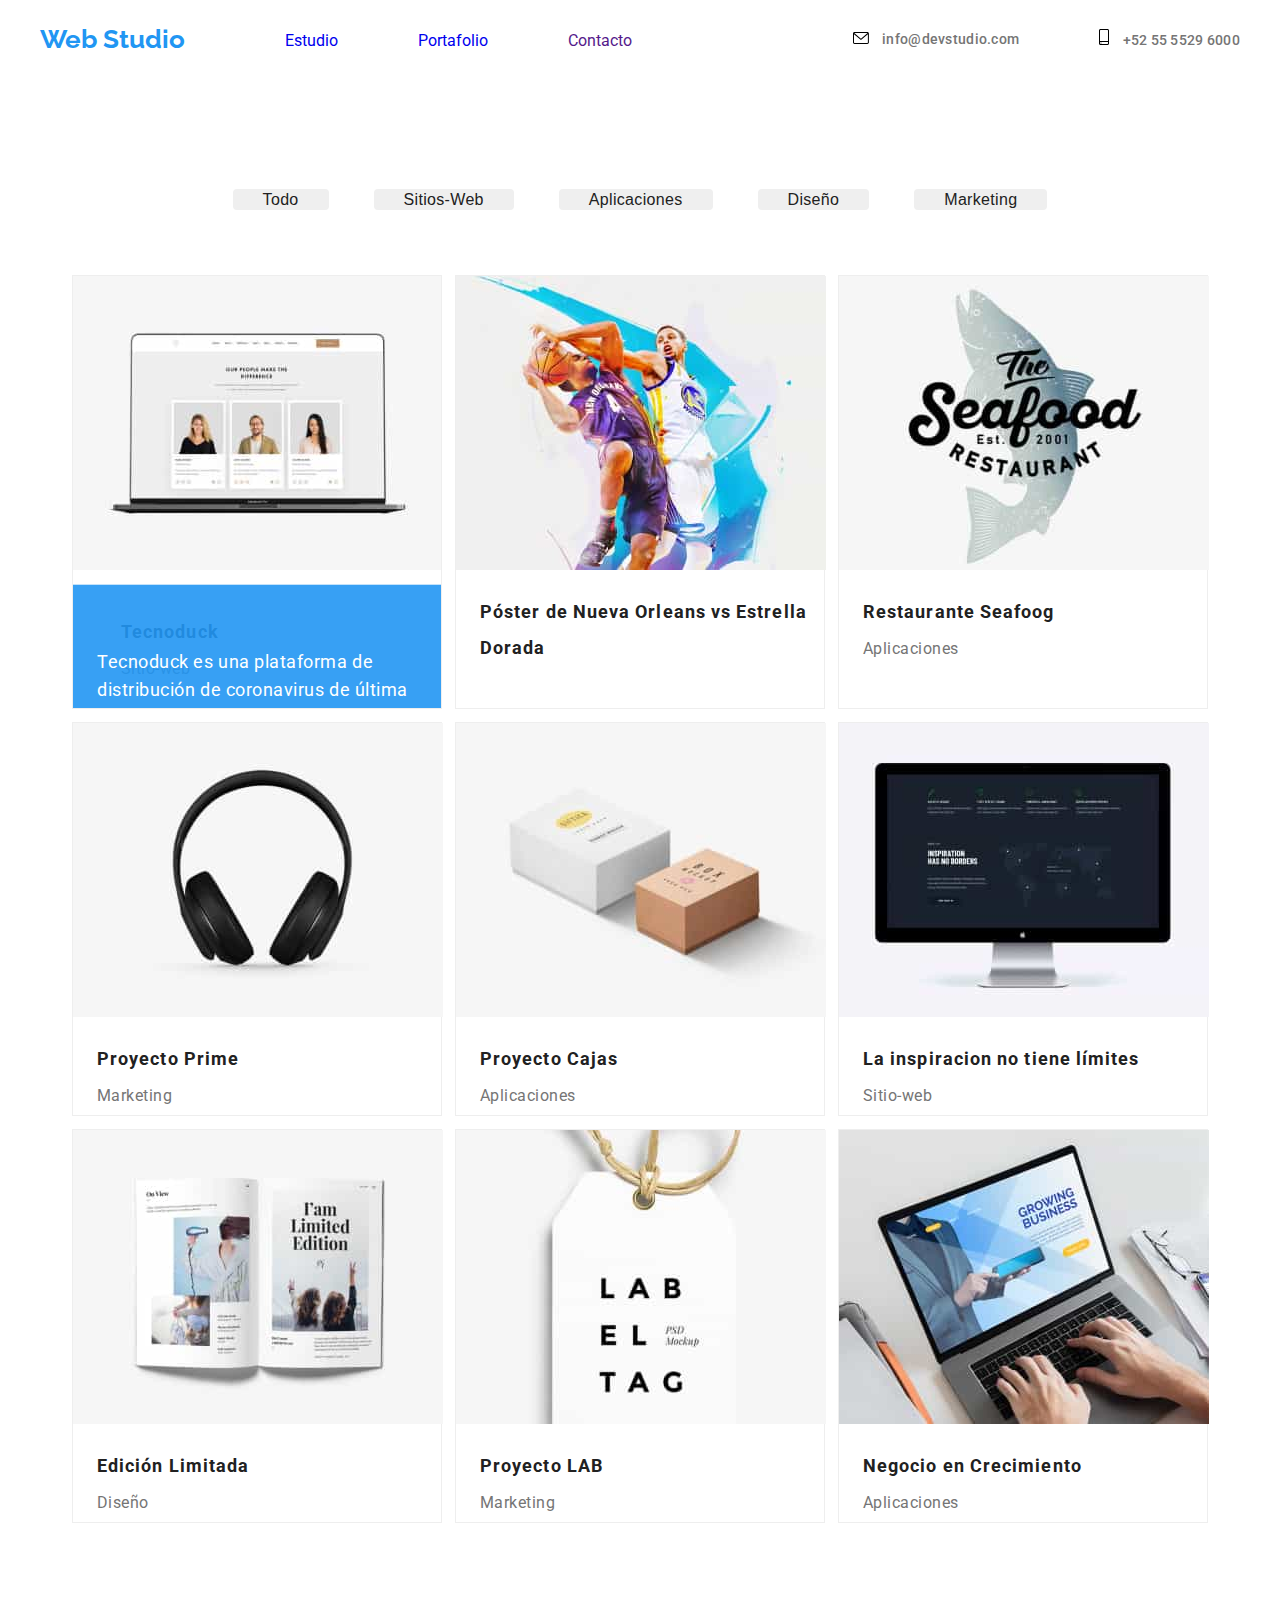
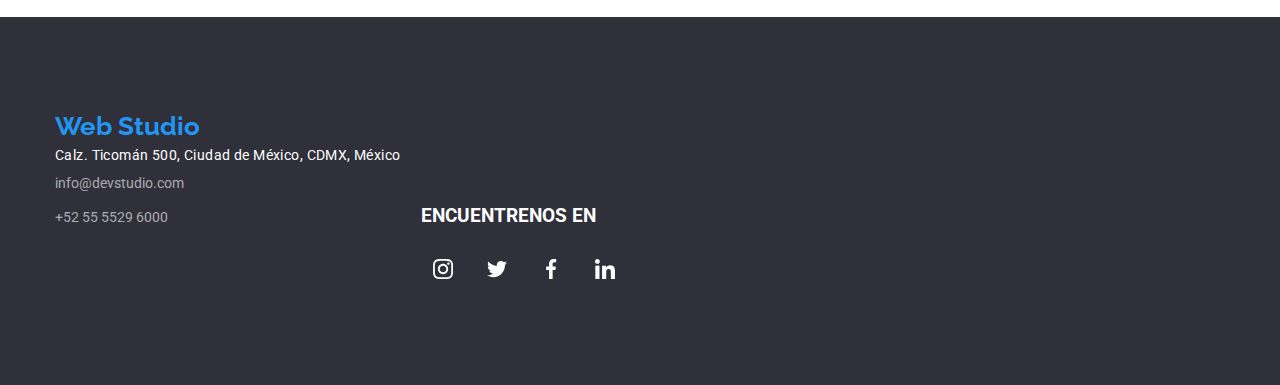
==== Portfolio.html @ 06e82568 "iniciando" ====
<!DOCTYPE html>
<html lang="en">
  <head>
    <meta charset="UTF-8">
    <meta http-equiv="X-UA-Compatible" content="IE=edge">
    <meta name="viewport" content="width=device-width, initial-scale=1.0">
    <link rel="stylesheet" href="css/style.css">
    <link rel="stylesheet" href="css/moder-normalize.css">
    <link href="https://fonts.googleapis.com/css2?family=Roboto:wght@400;500;700;900&display=swap" rel="stylesheet">
    <link href="https://fonts.googleapis.com/css2?family=Raleway:wght@700&display=swap" rel="stylesheet">
    <title>Portafolio</title>
  </head>

  <body>
    <!--seccion Heder-->
    <header clases="headoard">
      <nav clases="nav">
        <!--Lista de Navegación-->
        <a class="web" href="./index.html">Web Studio</a>
         <ul class="nav-options">           
           <li><a class="link" href="./index.html">Estudio</a></li>
           <li><a class="link" href="./Portfolio.html">Portafolio</a></li>
           <li><a class="link" href="">Contacto</a></li>
         </ul>
      </nav>
         <!--Informacion de contacto-->
         <ul class="header-contact">
          <li>
            <a class="contact" href="mailto:info@devstudio.com">
              <svg class="icon-email">
                <use href="./images/svg/icons.svg#email"></use>
              </svg>
              info@devstudio.com
            </a>
          </li>
          <li>
            <a class="contact" href="tel:+525555296000"> 
              <svg class="icon-telefono">
                <use href="./images/svg/icons.svg#telefono"""></use>
              </svg>
              +52 55 5529 6000</a>
          </li>
        </ul>
    </header>    
    <main>
      <section class="section botones">
        <div class="container">
        <!--Botones--> 
          <ul class="option list">
            <li><button class="button" type="button">Todo</button></li>
            <li><button class="button" type="button">Sitios-web</button></li>
            <li><button class="button" type="button">Aplicaciones</button></li>
            <li><button class="button" type="button">Diseño</button></li>
            <li><button class="button" type="button">Marketing</button></li>
          </ul>
        </div>
        <!--Primera Sección--> 
         <ul class="services"> 
          <div class="flex-list">
           <a class="connection" href="">
            <div class="card-image">
              <img src="images/imagen9.jpg" width="370" alt="image9">
                <div class="card-emergent">
                 <p> Tecnoduck es una plataforma de distribución de coronavirus de última generación. Las compañías usan esta plataforma para el espionaje digital y los ataques a los servidores seguros de la competencia.
                 </p>
                </div>
              <div class="card-principal">
                <h3 class="card-title">Tecnoduck</h3>
                <p class="card-description">Sitio-web</p>
              </div>
            </div>
           </a>
          </div>
          <div class="flex-list">
           <a class="connection" href="">
            <img src="images/imagen10.jpg" width="370" alt="image10">
            
            <div>
              <h3 class="card-title">Póster de Nueva Orleans vs Estrella Dorada</h3>
            </div>
           </a>
          </div>
          <div class="flex-list">
           <a class="connection" href="">
            <img src="images/imagen11.jpg" width="370" alt="image11">
            
            <div>
              <h3 class="card-title">Restaurante Seafoog</h3>
              <p class="card-description">Aplicaciones</p>
            </div>
           </a>
          </div>
          <div class="flex-list">
           <a class="connection" href="">
            <img  src="images/imagen12.jpg" width="370" alt="image12">
            <div>
              <h3 class="card-title">Proyecto Prime</h3>
              <p class="card-description">Marketing</p>
            </div>
           </a>
          </div>
          <div class="flex-list">
           <a class="connection" href="">
            <img src="images/imagen13.jpg" width="370" alt="image13">
            <div>
              <h3 class="card-title">Proyecto Cajas</h3>
              <p class="card-description">Aplicaciones</p>
            </div>
           </a>
          </div>
          <div class="flex-list">
           <a class="connection"  href="">
            <img src="images/imagen14.jpg" width="370" alt="image14">
            <div>
              <h3 class="card-title">La inspiracion no tiene límites</h3>
              <p class="card-description">Sitio-web</p>
            </div>
           </a>
          </div>
          <div class="flex-list">
           <a class="connection" href="">
            <img src="images/imagen15.jpg" width="370" alt="image15">
            <div>
              <h3 class="card-title">Edición Limitada</h3>
              <p class="card-description">Diseño</p>
            </div>
           </a>
          </div>
          <div class="flex-list">
           <a class="connection" href="">
            <img src="images/imagen16.jpg" width="370" alt="image16">
            <div>
              <h3 class="card-title">Proyecto LAB</h3>
              <p class="card-description">Marketing</p>
            </div>
           </a>
          </div>
          <div class="flex-list">
           <a class="connection" href="">
            <img src="images/imagen17.jpg" width="370" alt="image17">
            <div>
              <h3 class="card-title">Negocio en Crecimiento</h3>
              <p class="card-description">Aplicaciones</p>
            </div>
           </a>
          </div>
        </ul> 
      </section>
    </main>
    <footer>
      <!-- Footer y pie de página-->
      <div class="container">
        <a class="web" href="">Web Studio</a>
        <div class="footer-container">
          <address class="footer-address">
            <a class="footer-location" href=""
              >Calz. Ticomán 500, Ciudad de México, CDMX, México</a
            >
            <a class="footer-email" href="mailto:info@devstudio.com"
              >info@devstudio.com</a
            >
            <a class="footer-phone" href="tel:+525555296000">+52 55 5529 6000</a>
          </address>
        <aside class="footer2">
          <h3 class="footer2-logo">ENCUENTRENOS EN</h3>
          <ul class="redes-sociales2">
            <li>
              <a class="icon-social" href="#">
                <svg class="icon-redes2">
                  <use href="./images/svg/icons.svg#instagram"></use>
                </svg>
              </a>
            </li>
            <li>
              <a class="icon-social" href="#">
                <svg class="icon-redes2">
                  <use href="./images/svg/icons.svg#twitter"></use>
                </svg>
              </a>
            </li>
            <li>
              <a class="icon-social" href="#">
                <svg class="icon-redes2">
                  <use href="./images/svg/icons.svg#facebook"></use>
                </svg>
              </a>
            </li>
            <li>
              <a class="icon-social" href="">
                <svg class="icon-redes2">
                  <use href="./images/svg/icons.svg#linkedin"></use>
                </svg>
              </a>
            </li>
          </ul>
        </aside>
      </div>
    </footer>  
  </body>
</html>
---- css/style.css ----
:root{
    --font-principal: 'Roboto';
    --font-secundario: 'Raleway';
    --background-black: #21303a;
    --backgroun-gray: #f5f4fa;
    --color-black: #212121;
    --color-gray: #757575;
    --color-white: #ffffff;
    --color-blue: #2196f3;
    --button-principal: #188ce8;
 } 
*,
*::before,
*::after {
  padding: 0;
  margin: 0;
  box-sizing: border-box;
}
body {
    background-color: var(--color-white);
    font-family: var(--font-principal),var(--font-secundario), sans-serif;
    color: var(--color-black);
    display: flex;
    flex-direction: column;
}
.btn-primary {
    width: 261px;
    height: 50px;
    background-color: #2196f3;
    color: var(--color-white);
    font-family: var(--font-principal);
    font-style: normal;
    font-weight: 700;
    font-size: 16px;
    line-height: 30px;
    letter-spacing: 0.06em;
    border-radius: 4px;
    border: none;
    box-shadow: 0px 4px 4px rgba(0, 0, 0, 0.15);
    outline: none;
    text-transform: capitalize;
    padding: 10px 20px;
}
.btn-primary:hover {
    background-color: #188ce8;
}
.container {
    padding: 0 15px;
    max-width: 1200px;
    margin: 0 auto; 
}
.section {
    padding: 94px 0;
}
.section > h2 {
    color: var(--color-secundario);
    font-style: normal;
    font-weight: 700px;
    font-size: 36px;
    padding: 30px 0;
    text-align:center;
    letter-spacing: 0.03 em;
}
.pading {
    padding-top: 0;
}
a {
    text-decoration: none;
}
button:hover {
    cursor: pointer;
    box-shadow: 0px 3px 1px rgba(0, 0, 0, 0.1), 0px 1px 2px rgba(0, 0, 0, 0.08), 0px 2px 2px rgba(0, 0, 0, 0.12);
    border-radius: 4px;
}
/*--------index--------*/
/*----- Header----*/
header {
    display: flex;
    justify-content: space-between;
    height: 80px;
    align-items: center;
    padding: 0 calc((100% - 1200px) / 2);
}
header nav {
    display: flex;
    align-items: center;
    gap: 100px;
}
.web{
    font-family: var(--font-secundario), sans-serif;
    color: #2196f3; 
    font-weight: 700;
    font-size: 26px;
    line-height: 1.2;
    text-decoration: none;
}
.web-black {
    color: #000000;
}
.web-white {
    color: var(--color-white);
}
/*--lista de navegacion--*/
header nav .nav-options {
    list-style: none;
    display: flex;
    gap: 80px;
}
.headboard nav .nav-options .link {
    font-weight: 500;
    font-size: 14px;
    line-height: 1.4;
    letter-spacing: 0.02em;
    text-decoration: none;
    text-transform: capitalize;
    color: var(--color-black);
}
/*--informacion de contacto--*/
header .header-contact {
    list-style: none;
    display: flex;
    gap: 80px;
}
.header-contact .contact {
    font-weight: 500;
    font-size: 14px;
    line-height: 1.4;
    letter-spacing: 0.02em;
    text-decoration: none;
    color: var(--color-gray);
}
header .Headoard .header-contact li .contact { 
    display: flex;
    align-items:center;
    gap: 10px;
    color: (var(--color-gray));
    font-weight: 500;
    font-size: 14px;
    line-height: 20px;
    letter-spacing: 0.02em;
    text-decoration: none;
    height: 20px;
} 
.icon-email {
    width: 16px;
    height: 12px;
    margin-right: 10px;
}
.icon-telefono {
    width: 10px;
    height: 16px;
    margin-right: 10px;
}

   /*-caracteristicas-*/
.nav-options .link:hover,
.nav-options .link:focus,
.header-contact .contact:hover,
.header-contact .contact:focus {
    color: #2196f3;
}
.contac:hover,
.contact:hover .icon-email,
.contac:hover,
.contact:hover .icon-telefono {
    color: #4d99d7;
    fill:#2196F3;
}
/*-----titulo principal-----*/
.fondo {
    background: linear-gradient(
      0deg,
    rgba(47, 48, 58, 0.4),
    rgba(47, 48, 58, 0.4)
    ),
        url(../images/Imagenfondo.jpg);
    background-blend-mode: overlay;
    padding: 200px calc((100% - 1200px) / 2);
    position: relative;
    text-align: center;
}
.fondo .titulo-principal {
    width: 500px;
    margin: 20px auto;
    font-size: 44px;
    color: var(--color-white);
    text-transform: capitalize;
}
/*--primera seccion--*/
.features-item {
    flex-wrap: wrap;
    align-items: flex-start;
    justify-content: space-evenly;
    display:flex;
}
.features-item li {
    list-style: none;
    width: 240px;
}
.icons-features {
    width: 70px;
    height: 70px;
}
.features-item li div {
    width: 270px;
    height: 120px;
    left: 206px;
    top: 769px;
    background-position: center;
    background: #F5F4FA;
    border-radius: 4px;
    display: flex;
    align-items: center;
    justify-content: center;
    margin-bottom: 30px;
}
.features-item li .features-subtitle {
    height: 50px;
    text-transform: uppercase;
    color: var(--color-black);
}
.paragraph {
    font-style: normal;
    font-style: normal;
    font-weight: 400;
    font-size: 14px;
    line-height: 24px;    
    letter-spacing: 0.03em;
    color: var(--color-gray);
    width: 270px;
    height: 75px;
    left: 206px;
    top: 945px;
}
/*-- segunda seccion --*/
.do .container ul {
    display: flex;
    justify-content: space-between;
    flex-wrap: wrap;
    align-items: center;
}
.do .container ul li{
    list-style: none;
    width: 360px;
}
/*-- tercera seccion --*/
.chargues-container {
    max-width: calc((100% - 1200px) / 2);
    width: 100%;
  }
.charges-background {
    display: flex;
    justify-content: center;
    background-color: #f5f4fa;
    padding: 94px;
    margin-bottom: 50px;
    width: 100%;
  }
.charges-title {
    font-family: "Roboto";
    font-weight: 700;
    font-size: 36px;
    text-align: center;
    color: #212121;
    padding-bottom: 30px;
  }
.charges-items {
    display: flex;
    gap: 30px;
    list-style: none;
  }
.charge-tarje {
    text-align: center;
    box-shadow: 0px 1px 3px rgba(0, 0, 0, 0.12), 0px 1px 1px rgba(0, 0, 0, 0.14),
      0px 2px 1px rgba(0, 0, 0, 0.2);
    border-radius: 0px 0px 4px 4px;
    animation: tarjeta1Out 2.5s cubic-bezier(0.4, 0, 0.2, 1);
  }
.charge-name {
    font-family: "Roboto";
    font-weight: 500;
    font-size: 16px;
    text-align: center;
    color: #212121;
    padding-top: 30px;
    margin-bottom: 10px;
  }
.charge-description {
    font-family: "Roboto";
    font-weight: 400;
    font-size: 16px;
    line-height: 19px;
    text-align: center;
    color: #757575;
    margin-bottom: 16px;
  }
.icon-redes {
    width: 20px;
    height: 20px;
    fill: #afb1b8;
  }
.redes-sociales {
    display: flex;
    justify-content: center;
    gap: 10px;
    padding-bottom: 20px;    
    list-style: none;
  }
.icon-social {
    background-color: transparent;
    width: 44px;
    height: 44px;
    display: flex;
    justify-content: center;
    align-items: center;
    border-radius: 50%;
  }
.icon-social:hover {
    background-color: #2196f3;
  }
.icon-social:hover .icon-redes {
    fill: #ffffff;
 }
/* ----------- Clientes Regulares----------- */
.customer-title {
    font-family: "Roboto";
    font-style: normal;
    font-weight: 700;
    font-size: 36px;
    line-height: 42px;
    text-align: center;
    letter-spacing: 0.03em;
    justify-content: center;
    color: var(--color-black);
    margin-bottom: 44px;
  }
  .customer-list {
    display: flex;
    gap: 30px;
    padding-bottom: 150px;
    list-style: none;
     justify-content: center;
  }
  .icon-customer {
    width: 170px;
    height: 81px;
    border: 1px solid #afb1b8;
    border-radius: 15px;
    fill: #afb1b8;
  }
  .icon-customer:hover {
    border-color: #2196f3;
    fill: #2196f3;
  }
/*--------portafolio--------*/
.botones .option {
    display: flex;
    align-items: center;
    justify-content: center;
    gap: 15px;
    margin-bottom: 50px;
    list-style: none;
}
.botones .option li button{
    border-radius: 4px;
    border: none;
    outline: none;
    color: var(--color-black); 
    line-height: 1.4px;
    font-size: 16px;
    font-weight: 700px;
    letter-spacing: 0.02em;
    padding: 10px 30px;
    text-decoration: none;  
    text-transform: capitalize;
}
.botones .services {
    justify-content: space-between;
    flex-wrap: wrap;
    display: flex;
}
.botones .services li {
    list-style: none;
    margin-bottom: 20px;
    width: 360px;
}
.botones li {
    color: var(--color-black);
    padding: 15px;
}
.botones li {
    color: var(--color-gray);
    font-size: 16px;
    padding: 15px;
}
.botones .option li button:hover,
.botones .option li button:focus,

.botones .option li button.selected {
    color: var(--color-white);
    background-color: #2196F3;
}
.services {
    width: 1200px;
    margin: 0 auto;
    padding: 0 32px;
    gap: 13px;
}
.flex-list {
    display: flex;
    justify-content: space-between;
}
.connection {
    width: 370px;
    background: #FFFFFF;
    border: 1px solid #EEEEEE;
}
.connection:hover {
    box-shadow: 0px 1px 1px rgba(0, 0, 0, 0.12), 0px 4px 4px rgba(0, 0, 0, 0.06), 1px 4px 6px rgba(0, 0, 0, 0.16);
}
.card-principal {
    padding: 20px 24px;
}
.card-title {
    width: 370px;
    font-style: normal;
    font-weight: 700;
    font-size: 18px;
    line-height: 36px;
    letter-spacing: 0.06em;
    color: var(--color-black);
    margin-top: 20px;
    margin-bottom: 4px;
    margin-left: 24px;
}
.card-description {
    font-style: normal;
    font-weight: 400;
    font-size: 16px;
    line-height: 30px;
    letter-spacing: 0.03em;
    color: var(--color-gray);
    margin-bottom: 4px;
    margin-left: 24px;  
}
.card-emergent {
    position: absolute;
    top: 0;
    height: 294px;
    width: 370px;
    font-family: 'Roboto';
    font-style: normal;
    font-weight: 400;
    font-size: 18px;
    line-height: 28px;
    background: rgba(33, 150, 243, 0.9);
    color: #ffffff;
    padding: 63px 24px;
    letter-spacing: 0.03em;
    transform: translateY(105%);
    transform: trasform 250ms ease;
    transition-timing-function: cubic-bezier(0.4, 0, 0.2, 1);
}
.connection:hover .card-emergent {
    transform: translateY(0%);
}
.card-image {
    position: relative;
    overflow: hidden;
}

/*--Footer--*/
footer {
    background-color: #2f303a;
    padding: 94px calc((100% - 1200px) / 2);
    
} 
.footer-container {
    display: flex;
    align-items: flex-start;
    justify-content: flex-start;
    gap: 20px;
}
footer .footer-location {
    display: grid;
    font-family: 'Roboto';
    font-style: normal;
    font-weight: 400;
    font-size: 14px;
    line-height: 24px;
    letter-spacing: 0.03em;
    color: #FFFFFF;
}
address .footer-email, .footer-phone{
    font-style: normal;
    font-weight: 400;
    font-size: 14px;
    line-height: 1.71;
    text-decoration: none;
    padding: 5px 0;
    display: block;
    color: #ffffff99;
}
.footer-email:hover, .footer-phone:hover, 
.footer-email:focus, .footer-phone:focus {
  color: var(--color-white);
}
.footer2 {
    margin-top: 62px;
  }
.footer2-logo {
    font-family: "Roboto";
    font-weight: 700;
    color: var(--color-white);
    margin-bottom: 20px;
  }
.redes-sociales2 {
    display: flex;
    align-items: center;
    gap: 10px;
    list-style: none;
  }
.icon-redes2 {
    width: 20px;
    height: 20px;
    fill: #ffffff;
  }
.icons-footer {
    margin-left: 20px;
  }
.icons-footer:hover path {
    fill: #2196f3;
  }
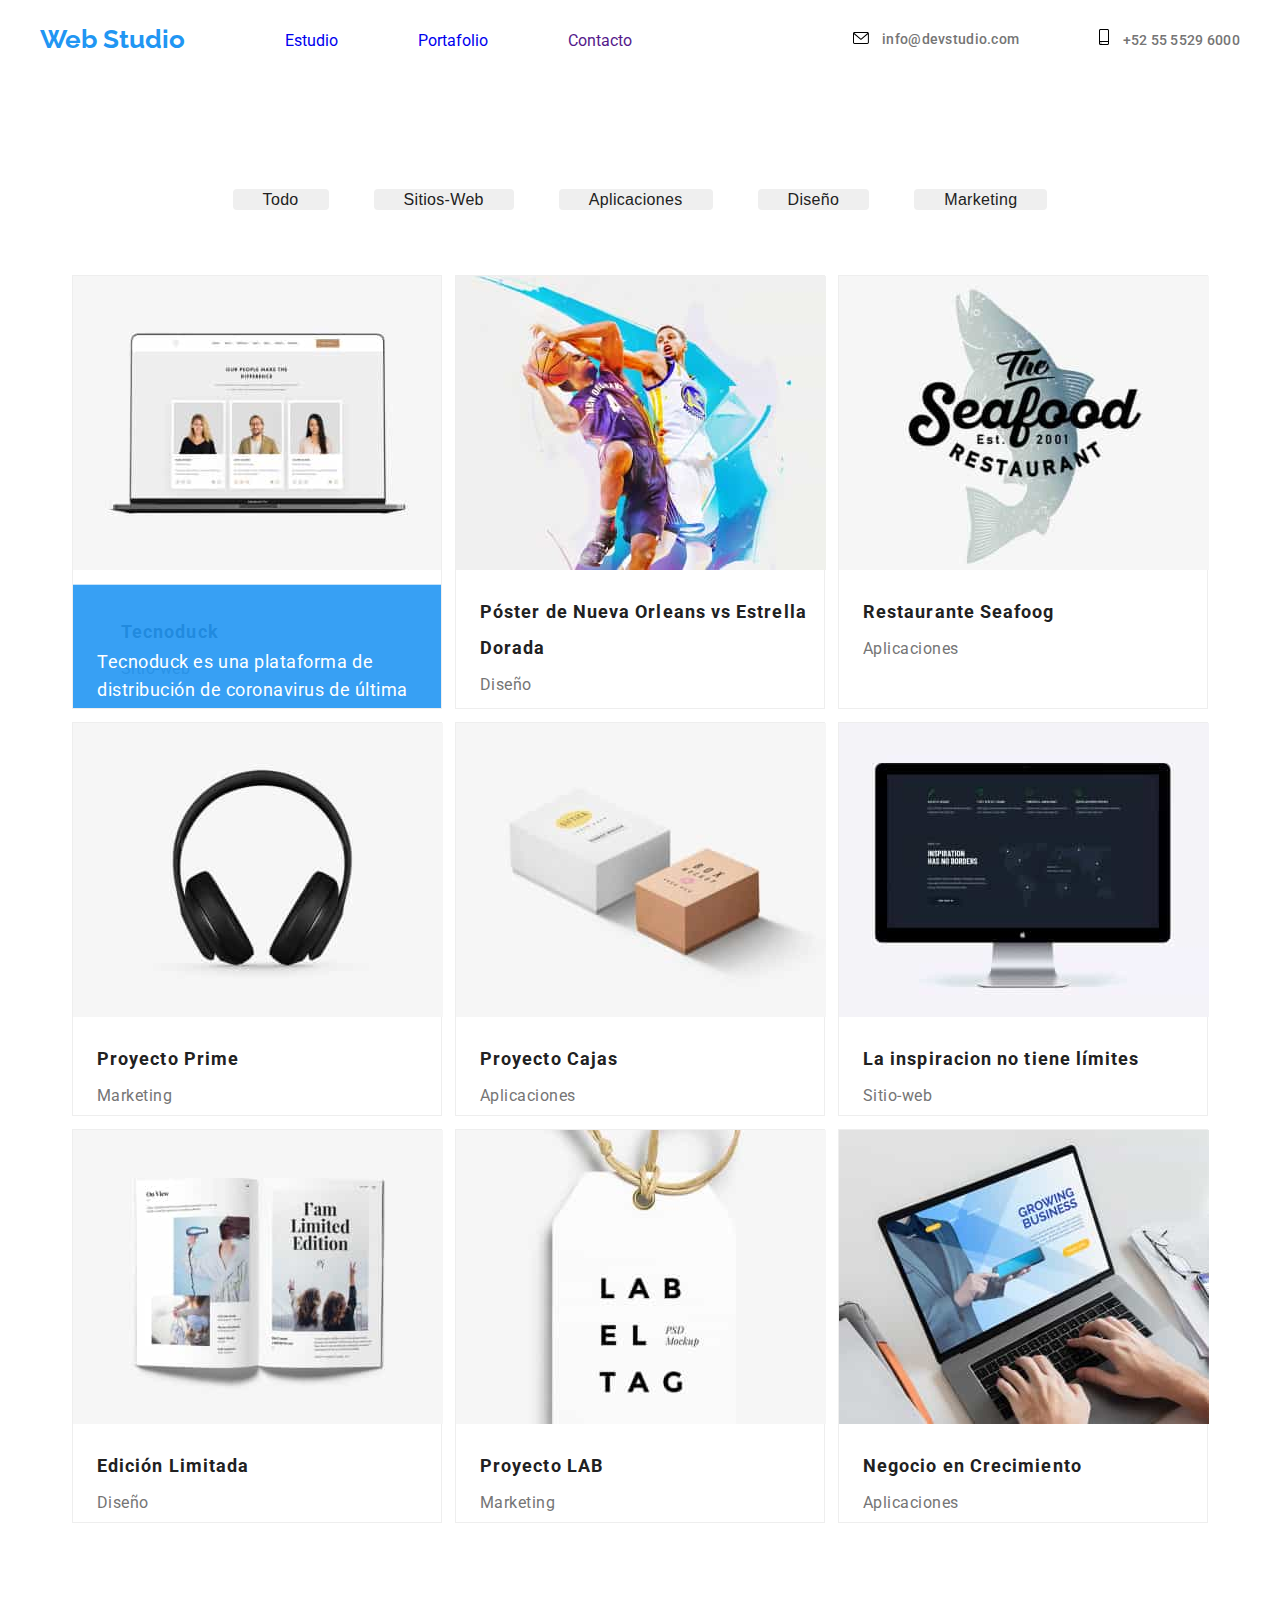
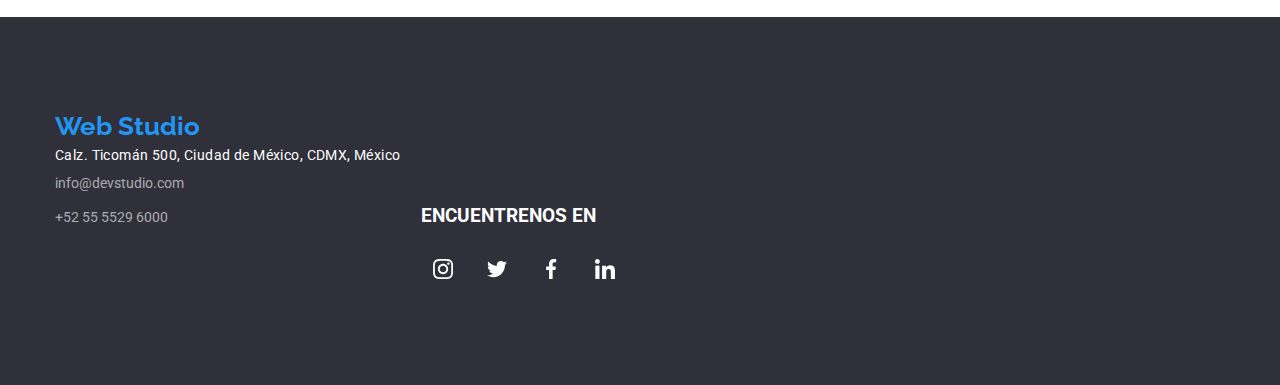
==== commit 110591eb: "inicio" ====
--- a/Portfolio.html
+++ b/Portfolio.html
@@ -36,7 +36,7 @@
           <li>
             <a class="contact" href="tel:+525555296000"> 
               <svg class="icon-telefono">
-                <use href="./images/svg/icons.svg#telefono"""></use>
+                <use href="./images/svg/icons.svg#telefono"></use>
               </svg>
               +52 55 5529 6000</a>
           </li>
@@ -77,6 +77,7 @@
             
             <div>
               <h3 class="card-title">Póster de Nueva Orleans vs Estrella Dorada</h3>
+              <p class="card-description">Diseño</p>
             </div>
            </a>
           </div>
--- a/css/style.css
+++ b/css/style.css
@@ -23,27 +23,6 @@
     display: flex;
     flex-direction: column;
 }
-.btn-primary {
-    width: 261px;
-    height: 50px;
-    background-color: #2196f3;
-    color: var(--color-white);
-    font-family: var(--font-principal);
-    font-style: normal;
-    font-weight: 700;
-    font-size: 16px;
-    line-height: 30px;
-    letter-spacing: 0.06em;
-    border-radius: 4px;
-    border: none;
-    box-shadow: 0px 4px 4px rgba(0, 0, 0, 0.15);
-    outline: none;
-    text-transform: capitalize;
-    padding: 10px 20px;
-}
-.btn-primary:hover {
-    background-color: #188ce8;
-}
 .container {
     padding: 0 15px;
     max-width: 1200px;
@@ -167,7 +146,7 @@
     fill:#2196F3;
 }
 /*-----titulo principal-----*/
-.fondo {
+.background {
     background: linear-gradient(
       0deg,
     rgba(47, 48, 58, 0.4),
@@ -179,12 +158,33 @@
     position: relative;
     text-align: center;
 }
-.fondo .titulo-principal {
+.background .titulo-principal {
     width: 500px;
     margin: 20px auto;
     font-size: 44px;
     color: var(--color-white);
     text-transform: capitalize;
+}
+.btn-primary {
+    width: 261px;
+    height: 50px;
+    background-color: #2196f3;
+    color: var(--color-white);
+    font-family: var(--font-principal);
+    font-style: normal;
+    font-weight: 700;
+    font-size: 16px;
+    line-height: 30px;
+    letter-spacing: 0.06em;
+    border-radius: 4px;
+    border: none;
+    box-shadow: 0px 4px 4px rgba(0, 0, 0, 0.15);
+    outline: none;
+    text-transform: capitalize;
+    padding: 10px 20px;
+}
+.btn-primary:hover {
+    background-color: #188ce8;
 }
 /*--primera seccion--*/
 .features-item {
@@ -530,4 +530,43 @@
   }
 .icons-footer:hover path {
     fill: #2196f3;
+  }
+  /** ventana modal**/
+.backdrop {
+    position: fixed;
+    align-items: center;
+    top: 0;
+    left: 0;
+    width: 100%;
+    height: 100%;
+    background-color: rgba(0, 0, 0, 0.2);
+  }
+  .backdrop.is-hidden {
+    display: none;
+  }
+.backdrop-modal {
+    position: relative;
+    margin: auto;
+    width: 528px;
+    height: 581px;
+    background: #ffffff;
+    box-shadow: 0px 1px 3px rgba(0, 0, 0, 0.12), 0px 1px 1px rgba(0, 0, 0, 0.14),
+      0px 2px 1px rgba(0, 0, 0, 0.2);
+    border-radius: 4px;
+  }
+.backdrop-close {
+    width: 18px;
+    height: 18px;
+    fill: #000000;
+  }
+.backdrop-modal-close {
+    position: absolute;
+    top: 8px;
+    right: 8px;
+    margin-left: auto;
+    width: 30px;
+    height: 30px;
+    border-radius: 15px;
+    background: #ffffff;
+    border: 1px solid rgba(0, 0, 0, 0.1);
   }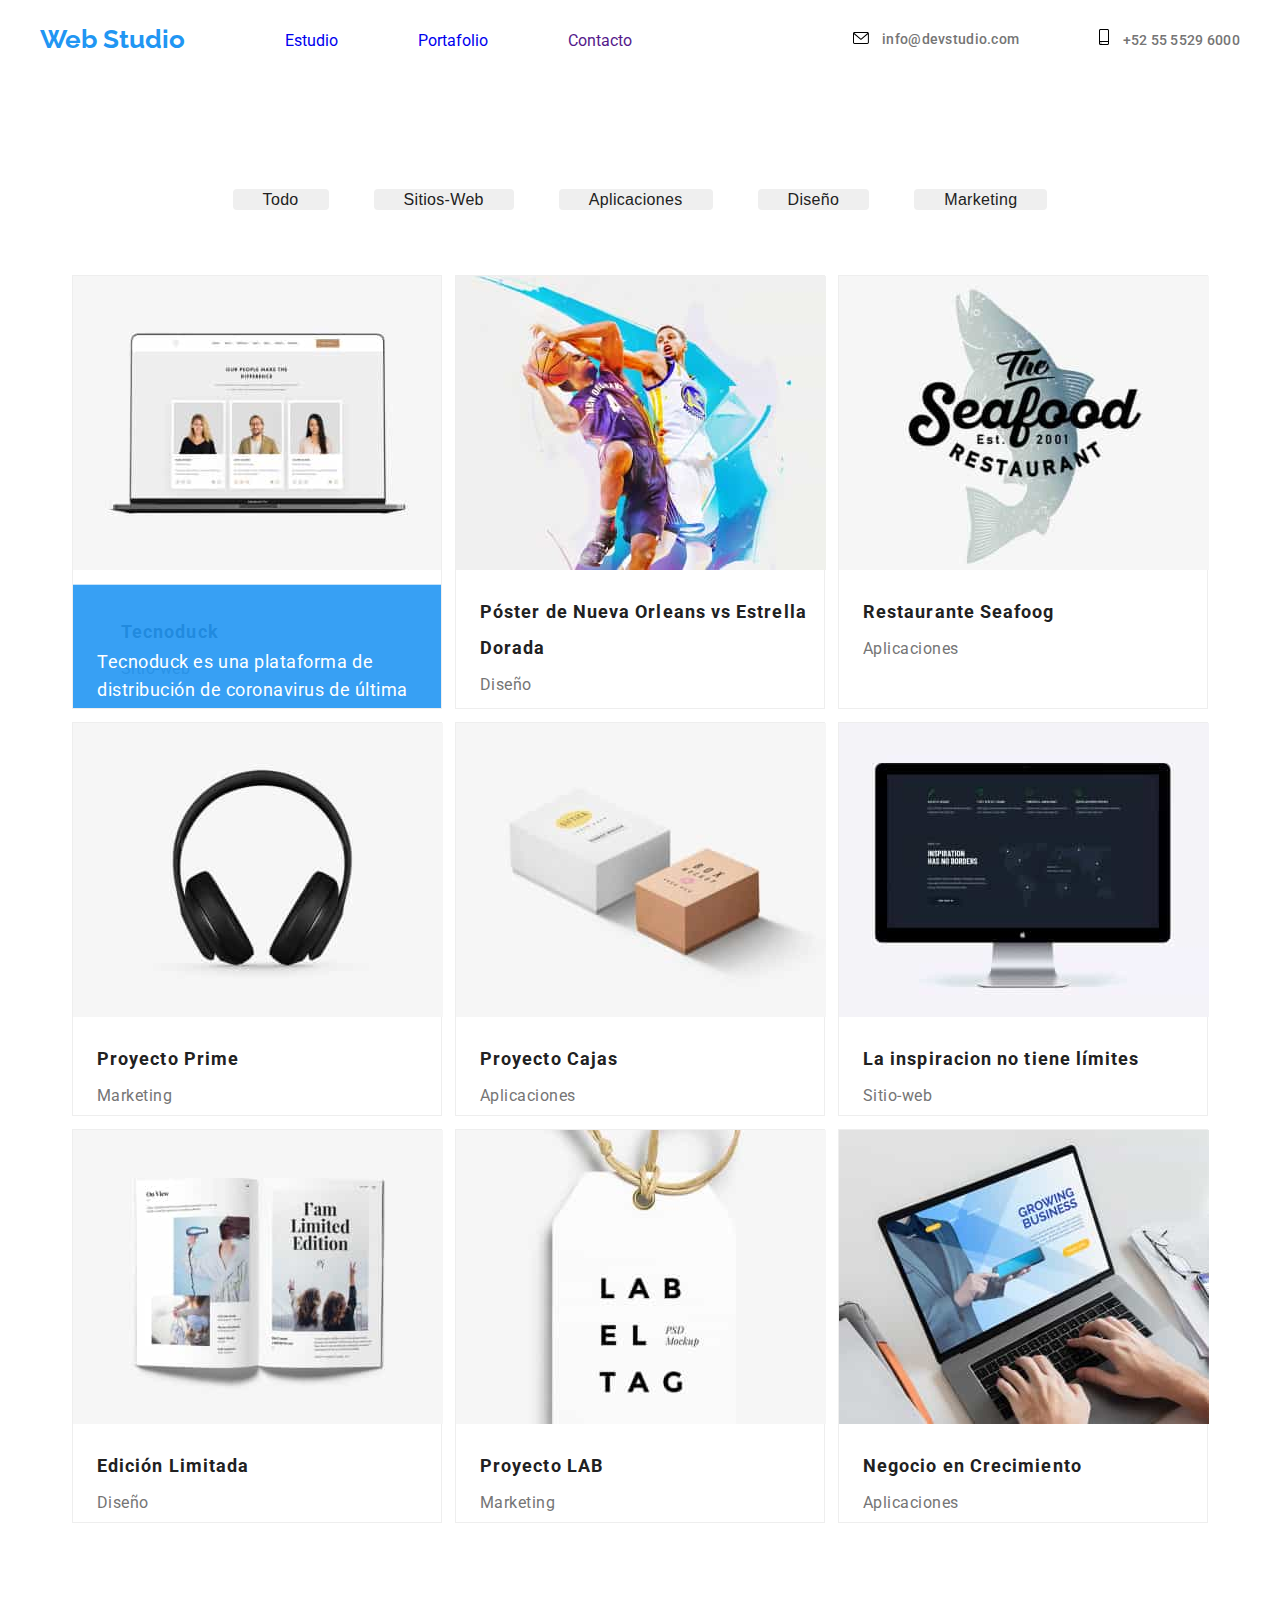
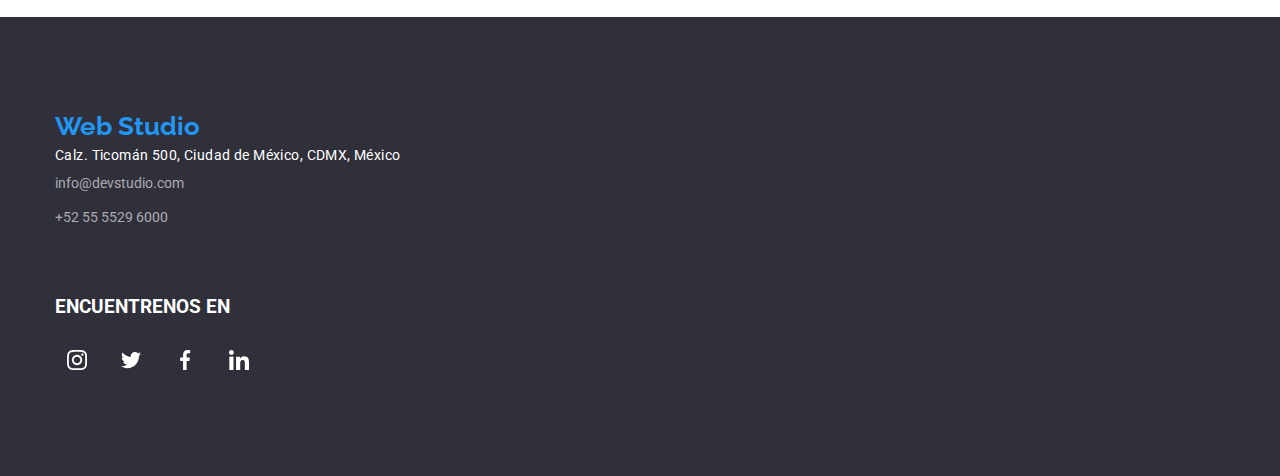
==== commit 6bef1a37: "four" ====
--- a/Portfolio.html
+++ b/Portfolio.html
@@ -55,14 +55,13 @@
           </ul>
         </div>
         <!--Primera Sección--> 
-         <ul class="services"> 
+         <div class="services"> 
           <div class="flex-list">
            <a class="connection" href="">
             <div class="card-image">
               <img src="images/imagen9.jpg" width="370" alt="image9">
                 <div class="card-emergent">
-                 <p> Tecnoduck es una plataforma de distribución de coronavirus de última generación. Las compañías usan esta plataforma para el espionaje digital y los ataques a los servidores seguros de la competencia.
-                 </p>
+                 <p> Tecnoduck es una plataforma de distribución de coronavirus de última generación. Las compañías usan esta plataforma para el espionaje digital y los ataques a los servidores seguros de la competencia.</p>
                 </div>
               <div class="card-principal">
                 <h3 class="card-title">Tecnoduck</h3>
@@ -145,7 +144,7 @@
             </div>
            </a>
           </div>
-        </ul> 
+        </div> 
       </section>
     </main>
     <footer>
@@ -162,6 +161,7 @@
             >
             <a class="footer-phone" href="tel:+525555296000">+52 55 5529 6000</a>
           </address>
+        </div>
         <aside class="footer2">
           <h3 class="footer2-logo">ENCUENTRENOS EN</h3>
           <ul class="redes-sociales2">
--- a/css/style.css
+++ b/css/style.css
@@ -1,14 +1,14 @@
-:root{
-    --font-principal: 'Roboto';
-    --font-secundario: 'Raleway';
-    --background-black: #21303a;
-    --backgroun-gray: #f5f4fa;
-    --color-black: #212121;
-    --color-gray: #757575;
-    --color-white: #ffffff;
-    --color-blue: #2196f3;
-    --button-principal: #188ce8;
- } 
+:root {
+  --font-principal: "Roboto";
+  --font-secundario: "Raleway";
+  --background-black: #21303a;
+  --backgroun-gray: #f5f4fa;
+  --color-black: #212121;
+  --color-gray: #757575;
+  --color-white: #ffffff;
+  --color-blue: #2196f3;
+  --button-principal: #188ce8;
+}
 *,
 *::before,
 *::after {
@@ -17,556 +17,558 @@
   box-sizing: border-box;
 }
 body {
-    background-color: var(--color-white);
-    font-family: var(--font-principal),var(--font-secundario), sans-serif;
-    color: var(--color-black);
-    display: flex;
-    flex-direction: column;
+  background-color: var(--color-white);
+  font-family: var(--font-principal), var(--font-secundario), sans-serif;
+  color: var(--color-black);
+  display: flex;
+  flex-direction: column;
 }
 .container {
-    padding: 0 15px;
-    max-width: 1200px;
-    margin: 0 auto; 
+  padding: 0 15px;
+  max-width: 1200px;
+  margin: 0 auto;
 }
 .section {
-    padding: 94px 0;
+  padding: 94px 0;
 }
 .section > h2 {
-    color: var(--color-secundario);
-    font-style: normal;
-    font-weight: 700px;
-    font-size: 36px;
-    padding: 30px 0;
-    text-align:center;
-    letter-spacing: 0.03 em;
+  color: var(--color-secundario);
+  font-style: normal;
+  font-weight: 700px;
+  font-size: 36px;
+  padding: 30px 0;
+  text-align: center;
+  letter-spacing: 0.03 em;
 }
 .pading {
-    padding-top: 0;
+  padding-top: 0;
 }
 a {
-    text-decoration: none;
+  text-decoration: none;
 }
 button:hover {
-    cursor: pointer;
-    box-shadow: 0px 3px 1px rgba(0, 0, 0, 0.1), 0px 1px 2px rgba(0, 0, 0, 0.08), 0px 2px 2px rgba(0, 0, 0, 0.12);
-    border-radius: 4px;
+  cursor: pointer;
+  box-shadow: 0px 3px 1px rgba(0, 0, 0, 0.1), 0px 1px 2px rgba(0, 0, 0, 0.08),
+    0px 2px 2px rgba(0, 0, 0, 0.12);
+  border-radius: 4px;
 }
 /*--------index--------*/
 /*----- Header----*/
 header {
-    display: flex;
-    justify-content: space-between;
-    height: 80px;
-    align-items: center;
-    padding: 0 calc((100% - 1200px) / 2);
+  display: flex;
+  justify-content: space-between;
+  height: 80px;
+  align-items: center;
+  padding: 0 calc((100% - 1200px) / 2);
 }
 header nav {
-    display: flex;
-    align-items: center;
-    gap: 100px;
-}
-.web{
-    font-family: var(--font-secundario), sans-serif;
-    color: #2196f3; 
-    font-weight: 700;
-    font-size: 26px;
-    line-height: 1.2;
-    text-decoration: none;
+  display: flex;
+  align-items: center;
+  gap: 100px;
+}
+.web {
+  font-family: var(--font-secundario), sans-serif;
+  color: var(--color-blue);
+  font-weight: 700;
+  font-size: 26px;
+  line-height: 1.2;
+  text-decoration: none;
 }
 .web-black {
-    color: #000000;
+  color: #000000;
 }
 .web-white {
-    color: var(--color-white);
+  color: var(--color-white);
 }
 /*--lista de navegacion--*/
 header nav .nav-options {
-    list-style: none;
-    display: flex;
-    gap: 80px;
+  list-style: none;
+  display: flex;
+  gap: 80px;
 }
 .headboard nav .nav-options .link {
-    font-weight: 500;
-    font-size: 14px;
-    line-height: 1.4;
-    letter-spacing: 0.02em;
-    text-decoration: none;
-    text-transform: capitalize;
-    color: var(--color-black);
+  font-weight: 500;
+  font-size: 14px;
+  line-height: 1.4;
+  letter-spacing: 0.02em;
+  text-decoration: none;
+  text-transform: capitalize;
+  color: var(--color-black);
 }
 /*--informacion de contacto--*/
 header .header-contact {
-    list-style: none;
-    display: flex;
-    gap: 80px;
+  list-style: none;
+  display: flex;
+  gap: 80px;
 }
 .header-contact .contact {
-    font-weight: 500;
-    font-size: 14px;
-    line-height: 1.4;
-    letter-spacing: 0.02em;
-    text-decoration: none;
-    color: var(--color-gray);
-}
-header .Headoard .header-contact li .contact { 
-    display: flex;
-    align-items:center;
-    gap: 10px;
-    color: (var(--color-gray));
-    font-weight: 500;
-    font-size: 14px;
-    line-height: 20px;
-    letter-spacing: 0.02em;
-    text-decoration: none;
-    height: 20px;
-} 
+  font-weight: 500;
+  font-size: 14px;
+  line-height: 1.4;
+  letter-spacing: 0.02em;
+  text-decoration: none;
+  color: var(--color-gray);
+}
+header .Headoard .header-contact li .contact {
+  display: flex;
+  align-items: center;
+  gap: 10px;
+  color: (var(--color-gray));
+  font-weight: 500;
+  font-size: 14px;
+  line-height: 20px;
+  letter-spacing: 0.02em;
+  text-decoration: none;
+  height: 20px;
+}
 .icon-email {
-    width: 16px;
-    height: 12px;
-    margin-right: 10px;
+  width: 16px;
+  height: 12px;
+  margin-right: 10px;
 }
 .icon-telefono {
-    width: 10px;
-    height: 16px;
-    margin-right: 10px;
+  width: 10px;
+  height: 16px;
+  margin-right: 10px;
 }
 
-   /*-caracteristicas-*/
+/*-caracteristicas-*/
 .nav-options .link:hover,
 .nav-options .link:focus,
 .header-contact .contact:hover,
 .header-contact .contact:focus {
-    color: #2196f3;
+  color: var(--color-blue);
 }
 .contac:hover,
 .contact:hover .icon-email,
 .contac:hover,
 .contact:hover .icon-telefono {
-    color: #4d99d7;
-    fill:#2196F3;
+  color: #4d99d7;
+  fill: var(--color-blue);
 }
 /*-----titulo principal-----*/
 .background {
-    background: linear-gradient(
+  background: linear-gradient(
       0deg,
-    rgba(47, 48, 58, 0.4),
-    rgba(47, 48, 58, 0.4)
+      rgba(47, 48, 58, 0.4),
+      rgba(47, 48, 58, 0.4)
     ),
-        url(../images/Imagenfondo.jpg);
-    background-blend-mode: overlay;
-    padding: 200px calc((100% - 1200px) / 2);
-    position: relative;
-    text-align: center;
+    url(../images/Imagenfondo.jpg);
+  background-blend-mode: overlay;
+  padding: 200px calc((100% - 1200px) / 2);
+  position: relative;
+  text-align: center;
 }
 .background .titulo-principal {
-    width: 500px;
-    margin: 20px auto;
-    font-size: 44px;
-    color: var(--color-white);
-    text-transform: capitalize;
+  width: 500px;
+  margin: 20px auto;
+  font-size: 44px;
+  color: var(--color-white);
+  text-transform: capitalize;
 }
 .btn-primary {
-    width: 261px;
-    height: 50px;
-    background-color: #2196f3;
-    color: var(--color-white);
-    font-family: var(--font-principal);
-    font-style: normal;
-    font-weight: 700;
-    font-size: 16px;
-    line-height: 30px;
-    letter-spacing: 0.06em;
-    border-radius: 4px;
-    border: none;
-    box-shadow: 0px 4px 4px rgba(0, 0, 0, 0.15);
-    outline: none;
-    text-transform: capitalize;
-    padding: 10px 20px;
+  width: 261px;
+  height: 50px;
+  background-color: #2196f3;
+  color: var(--color-white);
+  font-family: var(--font-principal);
+  font-style: normal;
+  font-weight: 700;
+  font-size: 16px;
+  line-height: 30px;
+  letter-spacing: 0.06em;
+  border-radius: 4px;
+  border: none;
+  box-shadow: 0px 4px 4px rgba(0, 0, 0, 0.15);
+  outline: none;
+  text-transform: capitalize;
+  padding: 10px 20px;
 }
 .btn-primary:hover {
-    background-color: #188ce8;
+  background-color: #188ce8;
 }
 /*--primera seccion--*/
 .features-item {
-    flex-wrap: wrap;
-    align-items: flex-start;
-    justify-content: space-evenly;
-    display:flex;
+  flex-wrap: wrap;
+  align-items: flex-start;
+  justify-content: space-evenly;
+  display: flex;
 }
 .features-item li {
-    list-style: none;
-    width: 240px;
+  list-style: none;
+  width: 240px;
 }
 .icons-features {
-    width: 70px;
-    height: 70px;
+  width: 70px;
+  height: 70px;
 }
 .features-item li div {
-    width: 270px;
-    height: 120px;
-    left: 206px;
-    top: 769px;
-    background-position: center;
-    background: #F5F4FA;
-    border-radius: 4px;
-    display: flex;
-    align-items: center;
-    justify-content: center;
-    margin-bottom: 30px;
+  width: 270px;
+  height: 120px;
+  left: 206px;
+  top: 769px;
+  background-position: center;
+  background: var(--backgroun-gray);
+  border-radius: 4px;
+  display: flex;
+  align-items: center;
+  justify-content: center;
+  margin-bottom: 30px;
 }
 .features-item li .features-subtitle {
-    height: 50px;
-    text-transform: uppercase;
-    color: var(--color-black);
+  height: 50px;
+  text-transform: uppercase;
+  color: var(--color-black);
 }
 .paragraph {
-    font-style: normal;
-    font-style: normal;
-    font-weight: 400;
-    font-size: 14px;
-    line-height: 24px;    
-    letter-spacing: 0.03em;
-    color: var(--color-gray);
-    width: 270px;
-    height: 75px;
-    left: 206px;
-    top: 945px;
+  font-style: normal;
+  font-style: normal;
+  font-weight: 400;
+  font-size: 14px;
+  line-height: 24px;
+  letter-spacing: 0.03em;
+  color: var(--color-gray);
+  width: 270px;
+  height: 75px;
+  left: 206px;
+  top: 945px;
 }
 /*-- segunda seccion --*/
 .do .container ul {
-    display: flex;
-    justify-content: space-between;
-    flex-wrap: wrap;
-    align-items: center;
-}
-.do .container ul li{
-    list-style: none;
-    width: 360px;
+  display: flex;
+  justify-content: space-between;
+  flex-wrap: wrap;
+  align-items: center;
+}
+.do .container ul li {
+  list-style: none;
+  width: 360px;
 }
 /*-- tercera seccion --*/
 .chargues-container {
-    max-width: calc((100% - 1200px) / 2);
-    width: 100%;
-  }
+  max-width: calc((100% - 1200px) / 2);
+  width: 100%;
+}
 .charges-background {
-    display: flex;
-    justify-content: center;
-    background-color: #f5f4fa;
-    padding: 94px;
-    margin-bottom: 50px;
-    width: 100%;
-  }
+  display: flex;
+  justify-content: center;
+  background-color: var(--backgroun-gray);
+  padding: 94px;
+  margin-bottom: 50px;
+  width: 100%;
+}
 .charges-title {
-    font-family: "Roboto";
-    font-weight: 700;
-    font-size: 36px;
-    text-align: center;
-    color: #212121;
-    padding-bottom: 30px;
-  }
+  font-family: var(--font-principal);
+  font-weight: 700;
+  font-size: 36px;
+  text-align: center;
+  color: var(--color-black);
+  padding-bottom: 30px;
+}
 .charges-items {
-    display: flex;
-    gap: 30px;
-    list-style: none;
-  }
+  display: flex;
+  gap: 30px;
+  list-style: none;
+}
 .charge-tarje {
-    text-align: center;
-    box-shadow: 0px 1px 3px rgba(0, 0, 0, 0.12), 0px 1px 1px rgba(0, 0, 0, 0.14),
-      0px 2px 1px rgba(0, 0, 0, 0.2);
-    border-radius: 0px 0px 4px 4px;
-    animation: tarjeta1Out 2.5s cubic-bezier(0.4, 0, 0.2, 1);
-  }
+  text-align: center;
+  box-shadow: 0px 1px 3px rgba(0, 0, 0, 0.12), 0px 1px 1px rgba(0, 0, 0, 0.14),
+    0px 2px 1px rgba(0, 0, 0, 0.2);
+  border-radius: 0px 0px 4px 4px;
+  animation: tarjeta1Out 2.5s cubic-bezier(0.4, 0, 0.2, 1);
+}
 .charge-name {
-    font-family: "Roboto";
-    font-weight: 500;
-    font-size: 16px;
-    text-align: center;
-    color: #212121;
-    padding-top: 30px;
-    margin-bottom: 10px;
-  }
+  font-family: var(--font-principal);
+  font-weight: 500;
+  font-size: 16px;
+  text-align: center;
+  color: var(--color-black);
+  padding-top: 30px;
+  margin-bottom: 10px;
+}
 .charge-description {
-    font-family: "Roboto";
-    font-weight: 400;
-    font-size: 16px;
-    line-height: 19px;
-    text-align: center;
-    color: #757575;
-    margin-bottom: 16px;
-  }
+  font-family: var(--font-principal);
+  font-weight: 400;
+  font-size: 16px;
+  line-height: 19px;
+  text-align: center;
+  color: var(--color-gray);
+  margin-bottom: 16px;
+}
 .icon-redes {
-    width: 20px;
-    height: 20px;
-    fill: #afb1b8;
-  }
+  width: 20px;
+  height: 20px;
+  fill: #afb1b8;
+}
 .redes-sociales {
-    display: flex;
-    justify-content: center;
-    gap: 10px;
-    padding-bottom: 20px;    
-    list-style: none;
-  }
+  display: flex;
+  justify-content: center;
+  gap: 10px;
+  padding-bottom: 20px;
+  list-style: none;
+}
 .icon-social {
-    background-color: transparent;
-    width: 44px;
-    height: 44px;
-    display: flex;
-    justify-content: center;
-    align-items: center;
-    border-radius: 50%;
-  }
+  background-color: transparent;
+  width: 44px;
+  height: 44px;
+  display: flex;
+  justify-content: center;
+  align-items: center;
+  border-radius: 50%;
+}
 .icon-social:hover {
-    background-color: #2196f3;
-  }
+  background-color: #2196f3;
+}
 .icon-social:hover .icon-redes {
-    fill: #ffffff;
- }
+  fill: var(--color-white);
+}
 /* ----------- Clientes Regulares----------- */
 .customer-title {
-    font-family: "Roboto";
-    font-style: normal;
-    font-weight: 700;
-    font-size: 36px;
-    line-height: 42px;
-    text-align: center;
-    letter-spacing: 0.03em;
-    justify-content: center;
-    color: var(--color-black);
-    margin-bottom: 44px;
-  }
-  .customer-list {
-    display: flex;
-    gap: 30px;
-    padding-bottom: 150px;
-    list-style: none;
-     justify-content: center;
-  }
-  .icon-customer {
-    width: 170px;
-    height: 81px;
-    border: 1px solid #afb1b8;
-    border-radius: 15px;
-    fill: #afb1b8;
-  }
-  .icon-customer:hover {
-    border-color: #2196f3;
-    fill: #2196f3;
-  }
+  font-family: var(--font-principal);
+  font-style: normal;
+  font-weight: 700;
+  font-size: 36px;
+  line-height: 42px;
+  text-align: center;
+  letter-spacing: 0.03em;
+  justify-content: center;
+  color: var(--color-black);
+  margin-bottom: 44px;
+}
+.customer-list {
+  display: flex;
+  gap: 30px;
+  padding-bottom: 150px;
+  list-style: none;
+  justify-content: center;
+}
+.icon-customer {
+  width: 170px;
+  height: 81px;
+  border: 1px solid #afb1b8;
+  border-radius: 15px;
+  fill: #afb1b8;
+}
+.icon-customer:hover {
+  border-color: var(--color-blue);
+  fill: var(--color-blue);
+}
 /*--------portafolio--------*/
 .botones .option {
-    display: flex;
-    align-items: center;
-    justify-content: center;
-    gap: 15px;
-    margin-bottom: 50px;
-    list-style: none;
-}
-.botones .option li button{
-    border-radius: 4px;
-    border: none;
-    outline: none;
-    color: var(--color-black); 
-    line-height: 1.4px;
-    font-size: 16px;
-    font-weight: 700px;
-    letter-spacing: 0.02em;
-    padding: 10px 30px;
-    text-decoration: none;  
-    text-transform: capitalize;
+  display: flex;
+  align-items: center;
+  justify-content: center;
+  gap: 15px;
+  margin-bottom: 50px;
+  list-style: none;
+}
+.botones .option li button {
+  border-radius: 4px;
+  border: none;
+  outline: none;
+  color: var(--color-black);
+  line-height: 1.4px;
+  font-size: 16px;
+  font-weight: 700px;
+  letter-spacing: 0.02em;
+  padding: 10px 30px;
+  text-decoration: none;
+  text-transform: capitalize;
 }
 .botones .services {
-    justify-content: space-between;
-    flex-wrap: wrap;
-    display: flex;
+  justify-content: space-between;
+  flex-wrap: wrap;
+  display: flex;
 }
 .botones .services li {
-    list-style: none;
-    margin-bottom: 20px;
-    width: 360px;
+  list-style: none;
+  margin-bottom: 20px;
+  width: 360px;
 }
 .botones li {
-    color: var(--color-black);
-    padding: 15px;
+  color: var(--color-black);
+  padding: 15px;
 }
 .botones li {
-    color: var(--color-gray);
-    font-size: 16px;
-    padding: 15px;
+  color: var(--color-gray);
+  font-size: 16px;
+  padding: 15px;
 }
 .botones .option li button:hover,
 .botones .option li button:focus,
-
 .botones .option li button.selected {
-    color: var(--color-white);
-    background-color: #2196F3;
+  color: var(--color-white);
+  background-color: #2196f3;
 }
 .services {
-    width: 1200px;
-    margin: 0 auto;
-    padding: 0 32px;
-    gap: 13px;
+  width: 1200px;
+  margin: 0 auto;
+  padding: 0 32px;
+  gap: 13px;
 }
 .flex-list {
-    display: flex;
-    justify-content: space-between;
+  display: flex;
+  justify-content: space-between;
 }
 .connection {
-    width: 370px;
-    background: #FFFFFF;
-    border: 1px solid #EEEEEE;
+  width: 370px;
+  background: #ffffff;
+  border: 1px solid #eeeeee;
 }
 .connection:hover {
-    box-shadow: 0px 1px 1px rgba(0, 0, 0, 0.12), 0px 4px 4px rgba(0, 0, 0, 0.06), 1px 4px 6px rgba(0, 0, 0, 0.16);
+  box-shadow: 0px 1px 1px rgba(0, 0, 0, 0.12), 0px 4px 4px rgba(0, 0, 0, 0.06),
+    1px 4px 6px rgba(0, 0, 0, 0.16);
 }
 .card-principal {
-    padding: 20px 24px;
+  padding: 20px 24px;
 }
 .card-title {
-    width: 370px;
-    font-style: normal;
-    font-weight: 700;
-    font-size: 18px;
-    line-height: 36px;
-    letter-spacing: 0.06em;
-    color: var(--color-black);
-    margin-top: 20px;
-    margin-bottom: 4px;
-    margin-left: 24px;
+  width: 370px;
+  font-style: normal;
+  font-weight: 700;
+  font-size: 18px;
+  line-height: 36px;
+  letter-spacing: 0.06em;
+  color: var(--color-black);
+  margin-top: 20px;
+  margin-bottom: 4px;
+  margin-left: 24px;
 }
 .card-description {
-    font-style: normal;
-    font-weight: 400;
-    font-size: 16px;
-    line-height: 30px;
-    letter-spacing: 0.03em;
-    color: var(--color-gray);
-    margin-bottom: 4px;
-    margin-left: 24px;  
+  font-style: normal;
+  font-weight: 400;
+  font-size: 16px;
+  line-height: 30px;
+  letter-spacing: 0.03em;
+  color: var(--color-gray);
+  margin-bottom: 4px;
+  margin-left: 24px;
+}
+.card-image {
+  position: relative;
+  overflow: hidden;
 }
 .card-emergent {
-    position: absolute;
-    top: 0;
-    height: 294px;
-    width: 370px;
-    font-family: 'Roboto';
-    font-style: normal;
-    font-weight: 400;
-    font-size: 18px;
-    line-height: 28px;
-    background: rgba(33, 150, 243, 0.9);
-    color: #ffffff;
-    padding: 63px 24px;
-    letter-spacing: 0.03em;
-    transform: translateY(105%);
-    transform: trasform 250ms ease;
-    transition-timing-function: cubic-bezier(0.4, 0, 0.2, 1);
+  position: absolute;
+  top: 0;
+  height: 294px;
+  width: 370px;
+  font-family: var(--font-principal);
+  font-style: normal;
+  font-weight: 400;
+  font-size: 18px;
+  line-height: 28px;
+  background: rgba(33, 150, 243, 0.9);
+  color: var(--color-white);
+  padding: 63px 24px;
+  letter-spacing: 0.03em;
+  transform: translateY(105%);
+  transform: trasform 250ms ease;
+  transition-timing-function: cubic-bezier(0.4, 0, 0.2, 1);
 }
 .connection:hover .card-emergent {
-    transform: translateY(0%);
-}
-.card-image {
-    position: relative;
-    overflow: hidden;
-}
-
+  transform: translateY(0%);
+}
 /*--Footer--*/
 footer {
-    background-color: #2f303a;
-    padding: 94px calc((100% - 1200px) / 2);
-    
-} 
+  background-color: #2f303a;
+  padding: 94px calc((100% - 1200px) / 2);
+}
 .footer-container {
-    display: flex;
-    align-items: flex-start;
-    justify-content: flex-start;
-    gap: 20px;
+  display: flex;
+  align-items: flex-start;
+  justify-content: flex-start;
+  gap: 20px;
 }
 footer .footer-location {
-    display: grid;
-    font-family: 'Roboto';
-    font-style: normal;
-    font-weight: 400;
-    font-size: 14px;
-    line-height: 24px;
-    letter-spacing: 0.03em;
-    color: #FFFFFF;
-}
-address .footer-email, .footer-phone{
-    font-style: normal;
-    font-weight: 400;
-    font-size: 14px;
-    line-height: 1.71;
-    text-decoration: none;
-    padding: 5px 0;
-    display: block;
-    color: #ffffff99;
-}
-.footer-email:hover, .footer-phone:hover, 
-.footer-email:focus, .footer-phone:focus {
+  display: grid;
+  font-family: "Roboto";
+  font-style: normal;
+  font-weight: 400;
+  font-size: 14px;
+  line-height: 24px;
+  letter-spacing: 0.03em;
+  color: var(--color-white);
+}
+address .footer-email,
+.footer-phone {
+  font-style: normal;
+  font-weight: 400;
+  font-size: 14px;
+  line-height: 1.71;
+  text-decoration: none;
+  padding: 5px 0;
+  display: block;
+  color: #ffffff99;
+}
+.footer-email:hover,
+.footer-phone:hover,
+.footer-email:focus,
+.footer-phone:focus {
   color: var(--color-white);
 }
 .footer2 {
-    margin-top: 62px;
-  }
+  margin-top: 62px;
+}
 .footer2-logo {
-    font-family: "Roboto";
-    font-weight: 700;
-    color: var(--color-white);
-    margin-bottom: 20px;
-  }
+  font-family: "Roboto";
+  font-weight: 700;
+  color: var(--color-white);
+  margin-bottom: 20px;
+}
 .redes-sociales2 {
-    display: flex;
-    align-items: center;
-    gap: 10px;
-    list-style: none;
-  }
+  display: flex;
+  align-items: center;
+  gap: 10px;
+  list-style: none;
+}
 .icon-redes2 {
-    width: 20px;
-    height: 20px;
-    fill: #ffffff;
-  }
+  width: 20px;
+  height: 20px;
+  fill: var(--color-white);
+}
 .icons-footer {
-    margin-left: 20px;
-  }
+  margin-left: 20px;
+}
 .icons-footer:hover path {
-    fill: #2196f3;
-  }
-  /** ventana modal**/
+  fill: var(--color-blue);
+}
+/** ventana modal**/
+.backdrop.is-hidden {
+  display: none;
+}
 .backdrop {
-    position: fixed;
-    align-items: center;
-    top: 0;
-    left: 0;
-    width: 100%;
-    height: 100%;
-    background-color: rgba(0, 0, 0, 0.2);
-  }
-  .backdrop.is-hidden {
-    display: none;
-  }
-.backdrop-modal {
-    position: relative;
-    margin: auto;
-    width: 528px;
-    height: 581px;
-    background: #ffffff;
-    box-shadow: 0px 1px 3px rgba(0, 0, 0, 0.12), 0px 1px 1px rgba(0, 0, 0, 0.14),
-      0px 2px 1px rgba(0, 0, 0, 0.2);
-    border-radius: 4px;
-  }
-.backdrop-close {
-    width: 18px;
-    height: 18px;
-    fill: #000000;
-  }
-.backdrop-modal-close {
-    position: absolute;
-    top: 8px;
-    right: 8px;
-    margin-left: auto;
-    width: 30px;
-    height: 30px;
-    border-radius: 15px;
-    background: #ffffff;
-    border: 1px solid rgba(0, 0, 0, 0.1);
-  }+  position: fixed;
+  display: flex;
+  justify-content: center;
+  align-items: center;
+  top: 0;
+  left: 0;
+  background-color: #00000060;
+  width: 100%;
+  height: 100%;
+}
+.modal {
+  position: relative;
+  width: 528px;
+  height: 581px;
+  background: white;
+  padding: 40px;
+  max-width: 528px;
+  width: 95%;
+}
+.modal-close {
+  position: absolute;
+  top: 8px;
+  right: 8px;
+  width: 30px;
+  height: 30px;
+  border-radius: 25px;
+  background: #ffffff;
+  border: 1px solid rgba(0, 0, 0, 0.1);
+}
+.close {
+  width: 18px;
+  height: 18px;
+  fill: #000000;
+}
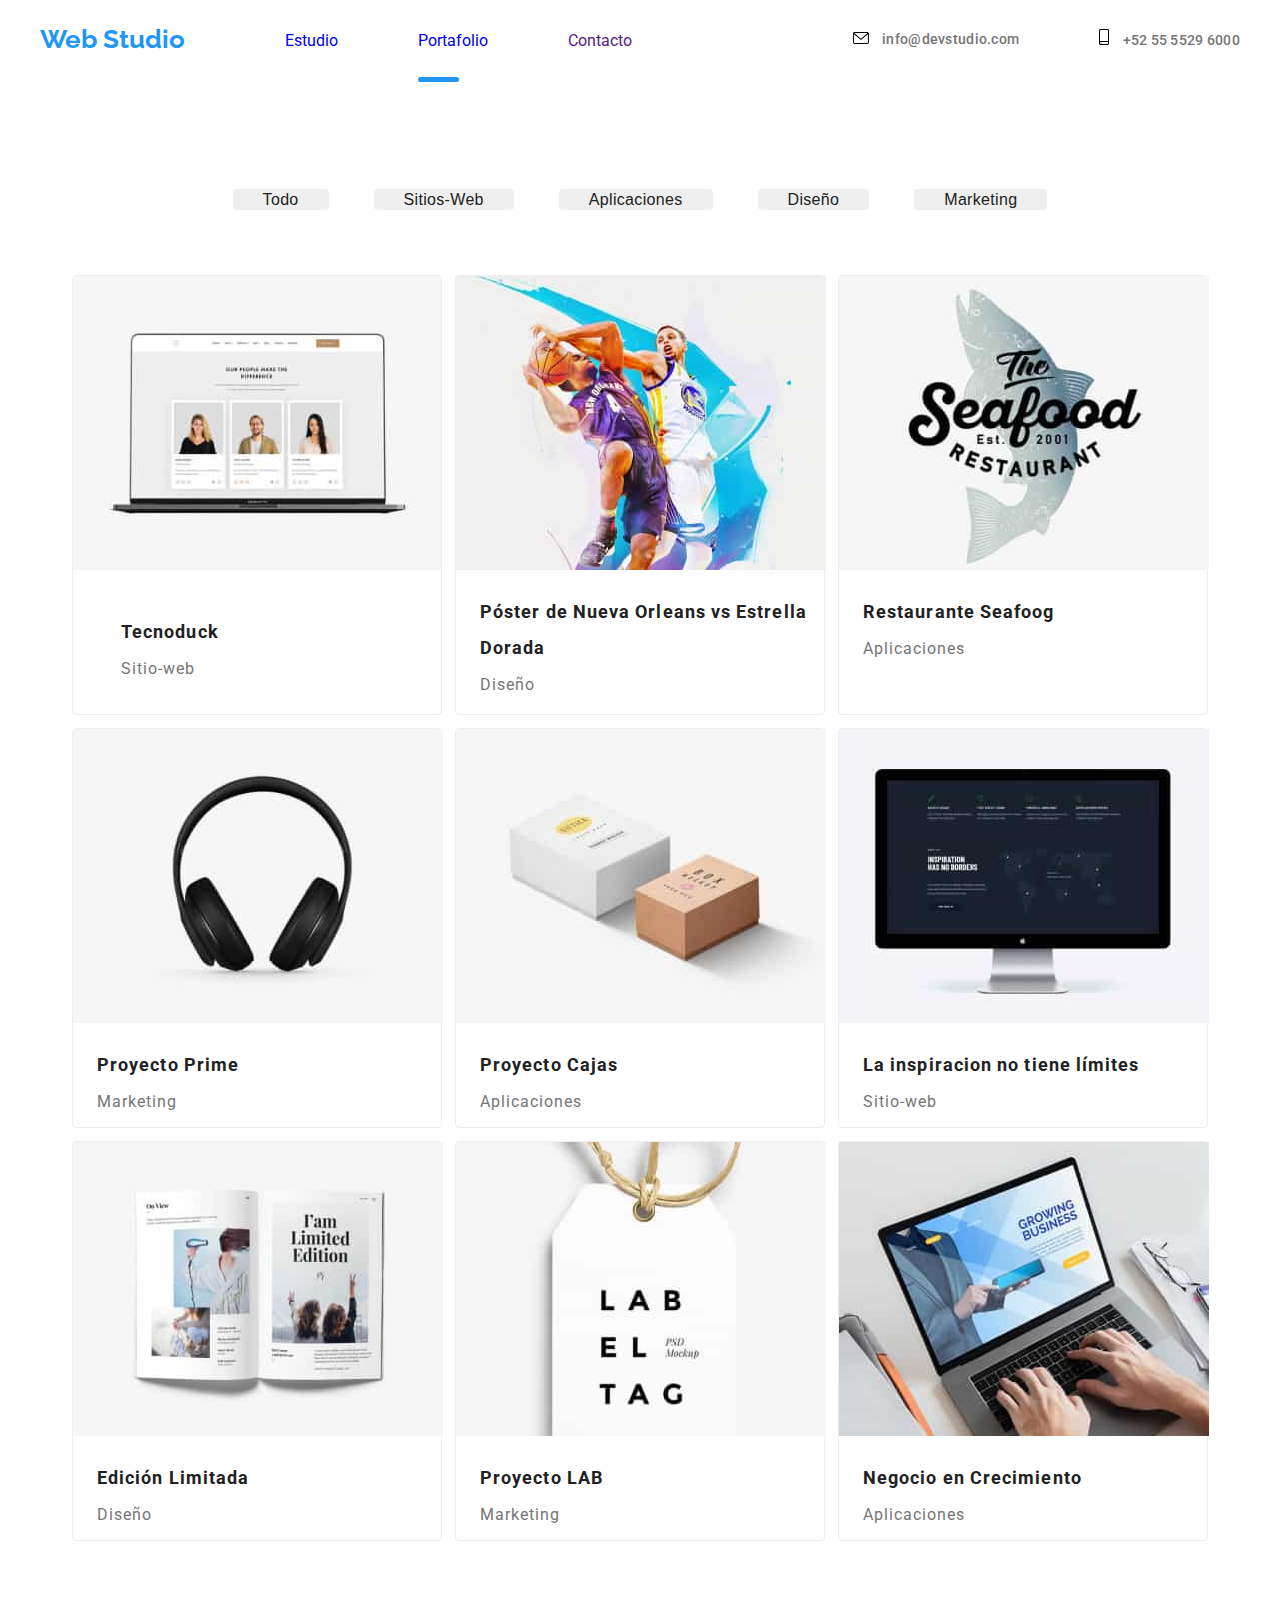
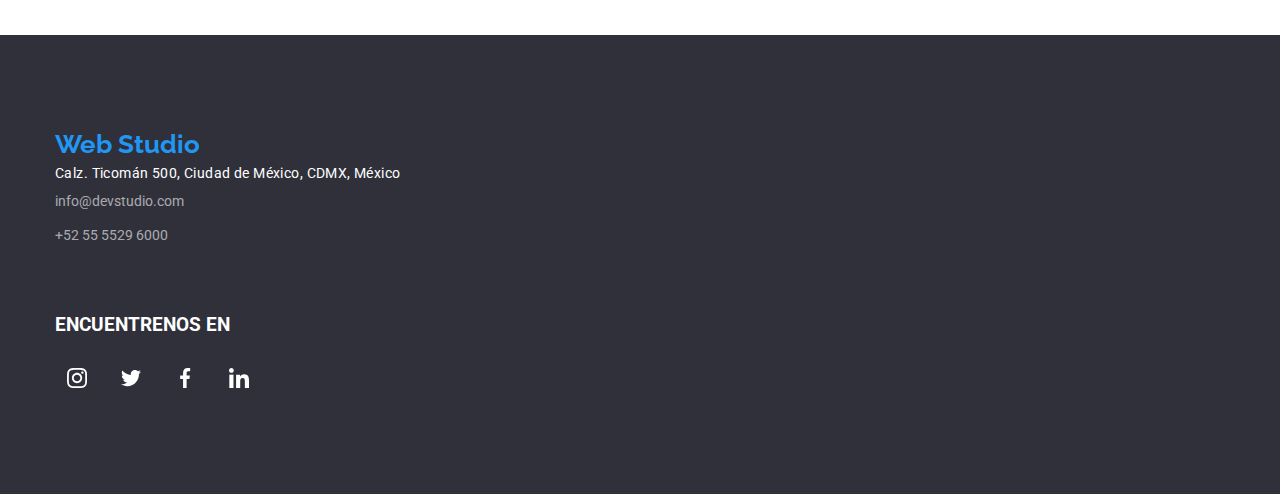
==== commit ea8d5335: "finish" ====
--- a/Portfolio.html
+++ b/Portfolio.html
@@ -19,7 +19,7 @@
         <a class="web" href="./index.html">Web Studio</a>
          <ul class="nav-options">           
            <li><a class="link" href="./index.html">Estudio</a></li>
-           <li><a class="link" href="./Portfolio.html">Portafolio</a></li>
+           <li><a class="link Portafolio" href="./Portfolio.html">Portafolio</a></li>
            <li><a class="link" href="">Contacto</a></li>
          </ul>
       </nav>
--- a/css/style.css
+++ b/css/style.css
@@ -94,6 +94,26 @@
   text-decoration: none;
   text-transform: capitalize;
   color: var(--color-black);
+}
+.estudio::after {
+  position: absolute;
+  display: block;
+  content: "";
+  width: 2.5%;
+  height: 5px;
+  background: #2196f3;
+  border-radius: 4px;
+  margin-top: 27px;
+}
+.Portafolio::after {
+  position: absolute;
+  display: block;
+  content: "";
+  width:3.2%;
+  height: 5px;
+  background: #2196f3;
+  border-radius: 4px;
+  margin-top: 27px;
 }
 /*--informacion de contacto--*/
 header .header-contact {
@@ -414,10 +434,12 @@
   width: 370px;
   background: #ffffff;
   border: 1px solid #eeeeee;
+  border-radius: 4px;
 }
 .connection:hover {
   box-shadow: 0px 1px 1px rgba(0, 0, 0, 0.12), 0px 4px 4px rgba(0, 0, 0, 0.06),
     1px 4px 6px rgba(0, 0, 0, 0.16);
+  cursor: pointer;
 }
 .card-principal {
   padding: 20px 24px;
@@ -439,9 +461,9 @@
   font-weight: 400;
   font-size: 16px;
   line-height: 30px;
-  letter-spacing: 0.03em;
+  letter-spacing: 0.06em;
   color: var(--color-gray);
-  margin-bottom: 4px;
+  margin-bottom: 10px;
   margin-left: 24px;
 }
 .card-image {
@@ -462,11 +484,11 @@
   color: var(--color-white);
   padding: 63px 24px;
   letter-spacing: 0.03em;
-  transform: translateY(105%);
+  transform: translateY(150%);
   transform: trasform 250ms ease;
   transition-timing-function: cubic-bezier(0.4, 0, 0.2, 1);
 }
-.connection:hover .card-emergent {
+.card-image:hover .card-emergent {
   transform: translateY(0%);
 }
 /*--Footer--*/
@@ -536,6 +558,8 @@
 /** ventana modal**/
 .backdrop.is-hidden {
   display: none;
+  opacity:0;
+  pointer-events: none;
 }
 .backdrop {
   position: fixed;
@@ -545,8 +569,10 @@
   top: 0;
   left: 0;
   background-color: #00000060;
+  transition:opacity;
   width: 100%;
   height: 100%;
+  transition: opacity 250ms cubic-bezier(0.4, 0, 0.2, 1);
 }
 .modal {
   position: relative;
@@ -566,6 +592,7 @@
   border-radius: 25px;
   background: #ffffff;
   border: 1px solid rgba(0, 0, 0, 0.1);
+  cursor: pointer;
 }
 .close {
   width: 18px;
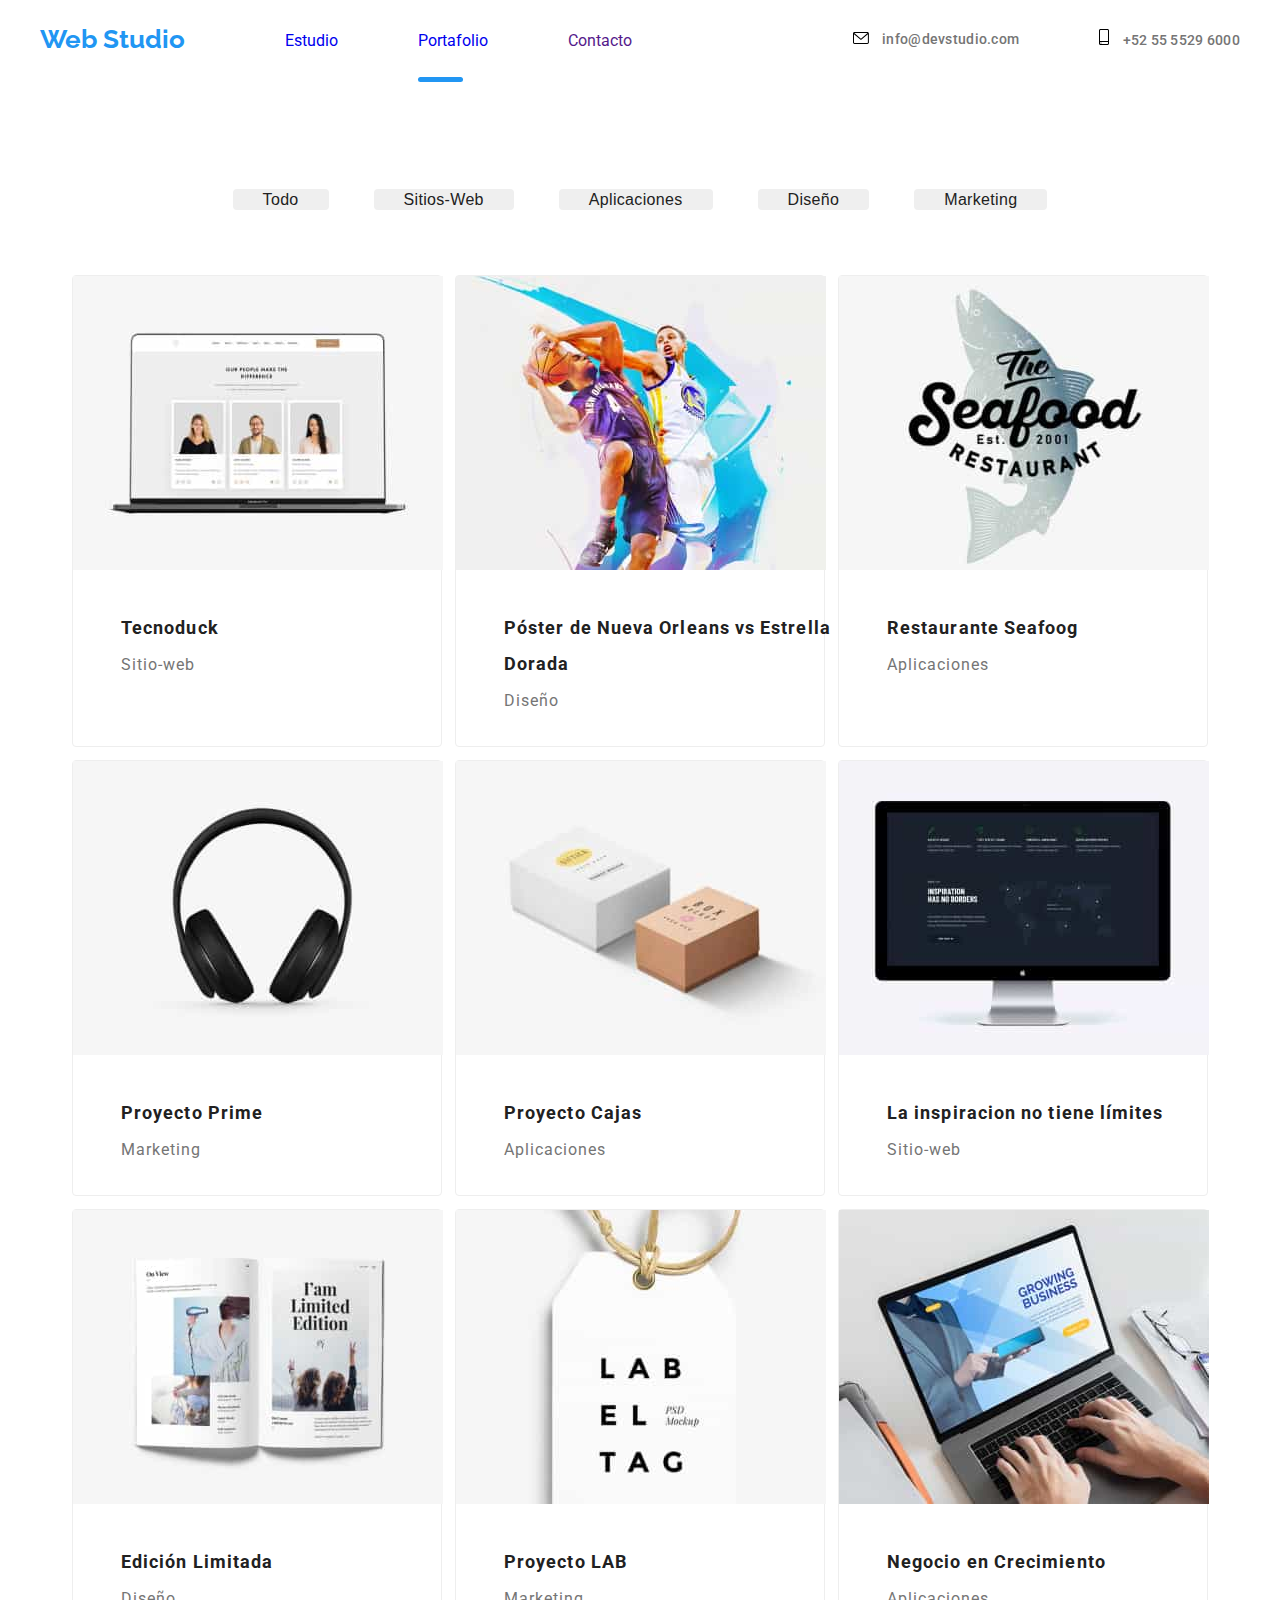
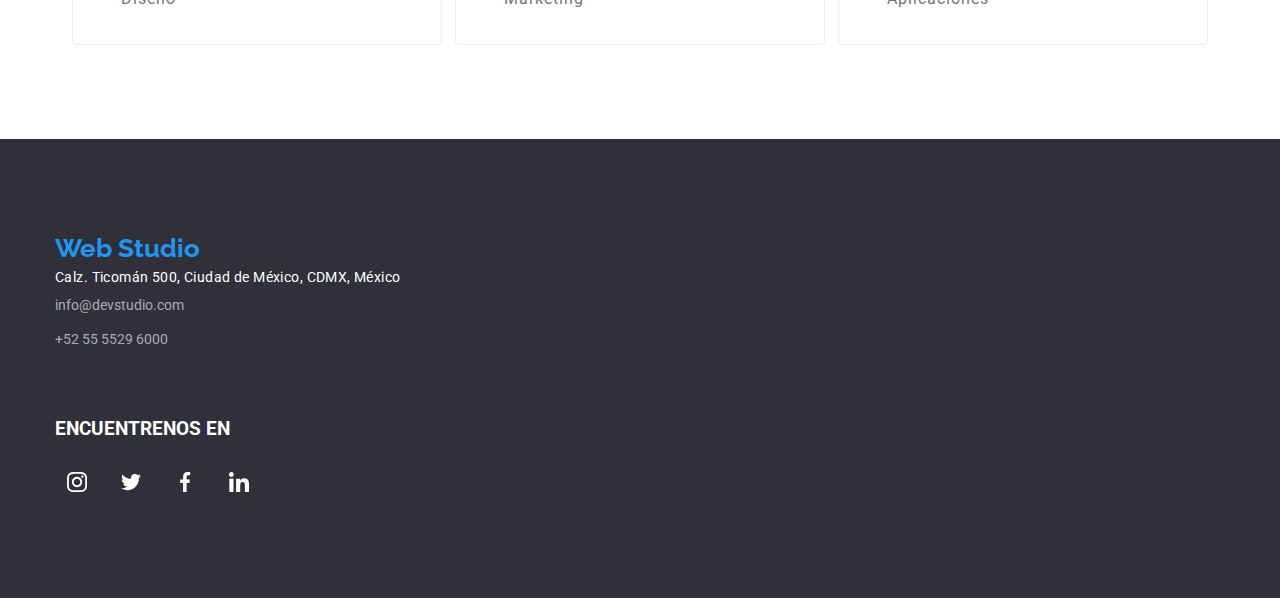
==== commit 31ba7444: "correcciones" ====
--- a/Portfolio.html
+++ b/Portfolio.html
@@ -1,13 +1,19 @@
 <!DOCTYPE html>
 <html lang="en">
   <head>
-    <meta charset="UTF-8">
-    <meta http-equiv="X-UA-Compatible" content="IE=edge">
-    <meta name="viewport" content="width=device-width, initial-scale=1.0">
-    <link rel="stylesheet" href="css/style.css">
-    <link rel="stylesheet" href="css/moder-normalize.css">
-    <link href="https://fonts.googleapis.com/css2?family=Roboto:wght@400;500;700;900&display=swap" rel="stylesheet">
-    <link href="https://fonts.googleapis.com/css2?family=Raleway:wght@700&display=swap" rel="stylesheet">
+    <meta charset="UTF-8" />
+    <meta http-equiv="X-UA-Compatible" content="IE=edge" />
+    <meta name="viewport" content="width=device-width, initial-scale=1.0" />
+    <link rel="stylesheet" href="css/style.css" />
+    <link rel="stylesheet" href="css/moder-normalize.css" />
+    <link
+      href="https://fonts.googleapis.com/css2?family=Roboto:wght@400;500;700;900&display=swap"
+      rel="stylesheet"
+    />
+    <link
+      href="https://fonts.googleapis.com/css2?family=Raleway:wght@700&display=swap"
+      rel="stylesheet"
+    />
     <title>Portafolio</title>
   </head>
 
@@ -17,35 +23,38 @@
       <nav clases="nav">
         <!--Lista de Navegación-->
         <a class="web" href="./index.html">Web Studio</a>
-         <ul class="nav-options">           
-           <li><a class="link" href="./index.html">Estudio</a></li>
-           <li><a class="link Portafolio" href="./Portfolio.html">Portafolio</a></li>
-           <li><a class="link" href="">Contacto</a></li>
-         </ul>
+        <ul class="nav-options">
+          <li><a class="link" href="./index.html">Estudio</a></li>
+          <li>
+            <a class="link Portafolio" href="./Portfolio.html">Portafolio</a>
+          </li>
+          <li><a class="link" href="">Contacto</a></li>
+        </ul>
       </nav>
-         <!--Informacion de contacto-->
-         <ul class="header-contact">
-          <li>
-            <a class="contact" href="mailto:info@devstudio.com">
-              <svg class="icon-email">
-                <use href="./images/svg/icons.svg#email"></use>
-              </svg>
-              info@devstudio.com
-            </a>
-          </li>
-          <li>
-            <a class="contact" href="tel:+525555296000"> 
-              <svg class="icon-telefono">
-                <use href="./images/svg/icons.svg#telefono"></use>
-              </svg>
-              +52 55 5529 6000</a>
-          </li>
-        </ul>
-    </header>    
+      <!--Informacion de contacto-->
+      <ul class="header-contact">
+        <li>
+          <a class="contact" href="mailto:info@devstudio.com">
+            <svg class="icon-email">
+              <use href="./images/svg/icons.svg#email"></use>
+            </svg>
+            info@devstudio.com
+          </a>
+        </li>
+        <li>
+          <a class="contact" href="tel:+525555296000">
+            <svg class="icon-telefono">
+              <use href="./images/svg/icons.svg#telefono"></use>
+            </svg>
+            +52 55 5529 6000</a
+          >
+        </li>
+      </ul>
+    </header>
     <main>
       <section class="section botones">
         <div class="container">
-        <!--Botones--> 
+          <!--Botones-->
           <ul class="option list">
             <li><button class="button" type="button">Todo</button></li>
             <li><button class="button" type="button">Sitios-web</button></li>
@@ -54,97 +63,200 @@
             <li><button class="button" type="button">Marketing</button></li>
           </ul>
         </div>
-        <!--Primera Sección--> 
-         <div class="services"> 
-          <div class="flex-list">
-           <a class="connection" href="">
-            <div class="card-image">
-              <img src="images/imagen9.jpg" width="370" alt="image9">
-                <div class="card-emergent">
-                 <p> Tecnoduck es una plataforma de distribución de coronavirus de última generación. Las compañías usan esta plataforma para el espionaje digital y los ataques a los servidores seguros de la competencia.</p>
-                </div>
-              <div class="card-principal">
-                <h3 class="card-title">Tecnoduck</h3>
-                <p class="card-description">Sitio-web</p>
-              </div>
-            </div>
-           </a>
-          </div>
-          <div class="flex-list">
-           <a class="connection" href="">
-            <img src="images/imagen10.jpg" width="370" alt="image10">
-            
-            <div>
-              <h3 class="card-title">Póster de Nueva Orleans vs Estrella Dorada</h3>
-              <p class="card-description">Diseño</p>
-            </div>
-           </a>
-          </div>
-          <div class="flex-list">
-           <a class="connection" href="">
-            <img src="images/imagen11.jpg" width="370" alt="image11">
-            
-            <div>
-              <h3 class="card-title">Restaurante Seafoog</h3>
-              <p class="card-description">Aplicaciones</p>
-            </div>
-           </a>
-          </div>
-          <div class="flex-list">
-           <a class="connection" href="">
-            <img  src="images/imagen12.jpg" width="370" alt="image12">
-            <div>
-              <h3 class="card-title">Proyecto Prime</h3>
-              <p class="card-description">Marketing</p>
-            </div>
-           </a>
-          </div>
-          <div class="flex-list">
-           <a class="connection" href="">
-            <img src="images/imagen13.jpg" width="370" alt="image13">
-            <div>
-              <h3 class="card-title">Proyecto Cajas</h3>
-              <p class="card-description">Aplicaciones</p>
-            </div>
-           </a>
-          </div>
-          <div class="flex-list">
-           <a class="connection"  href="">
-            <img src="images/imagen14.jpg" width="370" alt="image14">
-            <div>
-              <h3 class="card-title">La inspiracion no tiene límites</h3>
-              <p class="card-description">Sitio-web</p>
-            </div>
-           </a>
-          </div>
-          <div class="flex-list">
-           <a class="connection" href="">
-            <img src="images/imagen15.jpg" width="370" alt="image15">
-            <div>
-              <h3 class="card-title">Edición Limitada</h3>
-              <p class="card-description">Diseño</p>
-            </div>
-           </a>
-          </div>
-          <div class="flex-list">
-           <a class="connection" href="">
-            <img src="images/imagen16.jpg" width="370" alt="image16">
-            <div>
-              <h3 class="card-title">Proyecto LAB</h3>
-              <p class="card-description">Marketing</p>
-            </div>
-           </a>
-          </div>
-          <div class="flex-list">
-           <a class="connection" href="">
-            <img src="images/imagen17.jpg" width="370" alt="image17">
-            <div>
-              <h3 class="card-title">Negocio en Crecimiento</h3>
-              <p class="card-description">Aplicaciones</p>
-            </div>
-           </a>
-          </div>
-        </div> 
+        <!--Primera Sección-->
+        <div class="services">
+          <div class="flex-list">
+            <a class="connection" href="">
+              <div class="card-image">
+                <div class="tarjeta">
+                  <img src="images/imagen9.jpg" width="370" alt="image9" />
+                  <div class="card-emergent">
+                    <p>
+                      Tecnoduck es una plataforma de distribución de coronavirus
+                      de última generación. Las compañías usan esta plataforma
+                      para el espionaje digital y los ataques a los servidores
+                      seguros de la competencia.
+                    </p>
+                  </div>
+                </div>
+                <div class="card-principal">
+                  <h3 class="card-title">Tecnoduck</h3>
+                  <p class="card-description">Sitio-web</p>
+                </div>
+              </div>
+            </a>
+          </div>
+          <div class="flex-list">
+            <a class="connection" href="">
+              <div class="card-image">
+                <div class="tarjeta">
+                  <img src="images/imagen10.jpg" width="370" alt="image10" />
+                  <div class="card-emergent">
+                    <p>
+                      Tecnoduck es una plataforma de distribución de coronavirus
+                      de última generación. Las compañías usan esta plataforma
+                      para el espionaje digital y los ataques a los servidores
+                      seguros de la competencia.
+                    </p>
+                  </div>
+                </div>
+                <div class="card-principal">
+                  <h3 class="card-title">
+                    Póster de Nueva Orleans vs Estrella Dorada
+                  </h3>
+                  <p class="card-description">Diseño</p>
+                </div>
+              </div>
+            </a>
+          </div>
+          <div class="flex-list">
+            <a class="connection" href="">
+              <div class="card-image">
+                <div class="tarjeta">
+                  <img src="images/imagen11.jpg" width="370" alt="image11" />
+                  <div class="card-emergent">
+                     <p>
+                       Tecnoduck es una plataforma de distribución de coronavirus
+                       de última generación. Las compañías usan esta plataforma
+                       para el espionaje digital y los ataques a los servidores
+                       seguros de la competencia.
+                     </p>
+                  </div>
+                </div>
+                  <div class="card-principal">
+                    <h3 class="card-title">Restaurante Seafoog</h3>
+                    <p class="card-description">Aplicaciones</p>
+                  </div>
+              </div>
+            </a>
+          </div>
+          <div class="flex-list">
+            <a class="connection" href="">
+              <div class="card-image">
+                <div class="tarjeta">
+                  <img src="images/imagen12.jpg" width="370" alt="image12" />
+                  <div class="card-emergent">
+                   <p>
+                       Tecnoduck es una plataforma de distribución de coronavirus
+                       de última generación. Las compañías usan esta plataforma
+                       para el espionaje digital y los ataques a los servidores
+                       seguros de la competencia.
+                    </p>
+                  </div>
+                </div>
+                <div class="card-principal">
+                 <h3 class="card-title">Proyecto Prime</h3>
+                 <p class="card-description">Marketing</p>
+                </div>
+             </div>
+            </a>
+          </div>
+          <div class="flex-list">
+            <a class="connection" href="">
+              <div class="card-image">
+                <div class="tarjeta">
+                  <img src="images/imagen13.jpg" width="370" alt="image13" />
+                  <div class="card-emergent">
+                    <p>
+                      Tecnoduck es una plataforma de distribución de coronavirus
+                      de última generación. Las compañías usan esta plataforma
+                      para el espionaje digital y los ataques a los servidores
+                      seguros de la competencia.
+                    </p>
+                  </div>
+                </div>
+                <div class="card-principal">
+                    <h3 class="card-title">Proyecto Cajas</h3>
+                    <p class="card-description">Aplicaciones</p>
+                  </div>
+              </div>
+            </a>
+          </div>
+          <div class="flex-list">
+            <a class="connection" href="">
+              <div class="card-image">
+                <div class="tarjeta">
+                  <img src="images/imagen14.jpg" width="370" alt="image14" />
+                  <div class="card-emergent">
+                    <p>
+                      Tecnoduck es una plataforma de distribución de coronavirus
+                      de última generación. Las compañías usan esta plataforma
+                      para el espionaje digital y los ataques a los servidores
+                      seguros de la competencia.
+                    </p>
+                  </div>
+                </div>
+                <div class="card-principal">
+                  <h3 class="card-title">La inspiracion no tiene límites</h3>
+                  <p class="card-description">Sitio-web</p>
+                </div>
+              </div>
+            </a>
+          </div>
+          <div class="flex-list">
+            <a class="connection" href="">
+              <div class="card-image">
+                <div class="tarjeta">
+                  <img src="images/imagen15.jpg" width="370" alt="image15" />
+                  <div class="card-emergent">
+                    <p>
+                      Tecnoduck es una plataforma de distribución de coronavirus
+                      de última generación. Las compañías usan esta plataforma
+                      para el espionaje digital y los ataques a los servidores
+                      seguros de la competencia.
+                    </p>
+                  </div>
+                </div>
+                <div class="card-principal">
+                  <h3 class="card-title">Edición Limitada</h3>
+                  <p class="card-description">Diseño</p>
+                </div>
+              </div>
+            </a>
+          </div>
+          <div class="flex-list">
+            <a class="connection" href="">
+              <div class="card-image">
+                <div class="tarjeta">
+                  <img src="images/imagen16.jpg" width="370" alt="image16" />
+                  <div class="card-emergent">
+                    <p>
+                      Tecnoduck es una plataforma de distribución de coronavirus
+                      de última generación. Las compañías usan esta plataforma
+                      para el espionaje digital y los ataques a los servidores
+                      seguros de la competencia.
+                    </p>
+                </div>
+               </div>
+               <div class="card-principal">
+                  <h3 class="card-title">Proyecto LAB</h3>
+                  <p class="card-description">Marketing</p>
+                </div>
+              </div>
+            </a>
+          </div>
+          <div class="flex-list">
+            <a class="connection" href="">
+              <div class="card-image">
+                <div class="tarjeta">
+                  <img src="images/imagen17.jpg" width="370" alt="image17" />
+                  <div class="card-emergent">
+                   <p>
+                     Tecnoduck es una plataforma de distribución de coronavirus
+                     de última generación. Las compañías usan esta plataforma
+                     para el espionaje digital y los ataques a los servidores
+                     seguros de la competencia.
+                   </p>
+                  </div>
+                </div>
+                <div class="card-principal">
+                   <h3 class="card-title">Negocio en Crecimiento</h3>
+                   <p class="card-description">Aplicaciones</p>
+                 </div>
+              </div>
+            </a>
+          </div>
+        </div>
       </section>
     </main>
     <footer>
@@ -159,7 +271,9 @@
             <a class="footer-email" href="mailto:info@devstudio.com"
               >info@devstudio.com</a
             >
-            <a class="footer-phone" href="tel:+525555296000">+52 55 5529 6000</a>
+            <a class="footer-phone" href="tel:+525555296000"
+              >+52 55 5529 6000</a
+            >
           </address>
         </div>
         <aside class="footer2">
@@ -196,8 +310,6 @@
           </ul>
         </aside>
       </div>
-    </footer>  
+    </footer>
   </body>
 </html>
-
-
--- a/css/style.css
+++ b/css/style.css
@@ -99,7 +99,7 @@
   position: absolute;
   display: block;
   content: "";
-  width: 2.5%;
+  width: 3%;
   height: 5px;
   background: #2196f3;
   border-radius: 4px;
@@ -109,7 +109,7 @@
   position: absolute;
   display: block;
   content: "";
-  width:3.2%;
+  width: 3.5%;
   height: 5px;
   background: #2196f3;
   border-radius: 4px;
@@ -466,30 +466,35 @@
   margin-bottom: 10px;
   margin-left: 24px;
 }
-.card-image {
-  position: relative;
-  overflow: hidden;
-}
 .card-emergent {
   position: absolute;
-  top: 0;
-  height: 294px;
-  width: 370px;
+  bottom: 0;
+  left: 0;
+  
+  height: 100%;
+  width: 100%;
+  
+  background: rgba(33, 150, 243, 0.9);
+  color: var(--color-white);
   font-family: var(--font-principal);
   font-style: normal;
   font-weight: 400;
   font-size: 18px;
   line-height: 28px;
-  background: rgba(33, 150, 243, 0.9);
-  color: var(--color-white);
+  letter-spacing: 0.03em;
+
   padding: 63px 24px;
-  letter-spacing: 0.03em;
-  transform: translateY(150%);
-  transform: trasform 250ms ease;
-  transition-timing-function: cubic-bezier(0.4, 0, 0.2, 1);
+  transform: translateY(100%);
+  transition: all cubic-bezier(0.4, 0, 0.2, 1) 250ms;
 }
 .card-image:hover .card-emergent {
   transform: translateY(0%);
+}
+.tarjeta {
+  position: relative;
+  width: 370px;
+  height: 294px;
+  overflow: hidden;
 }
 /*--Footer--*/
 footer {
@@ -557,7 +562,7 @@
 }
 /** ventana modal**/
 .backdrop.is-hidden {
-  display: none;
+  visibility: hidden;
   opacity:0;
   pointer-events: none;
 }
